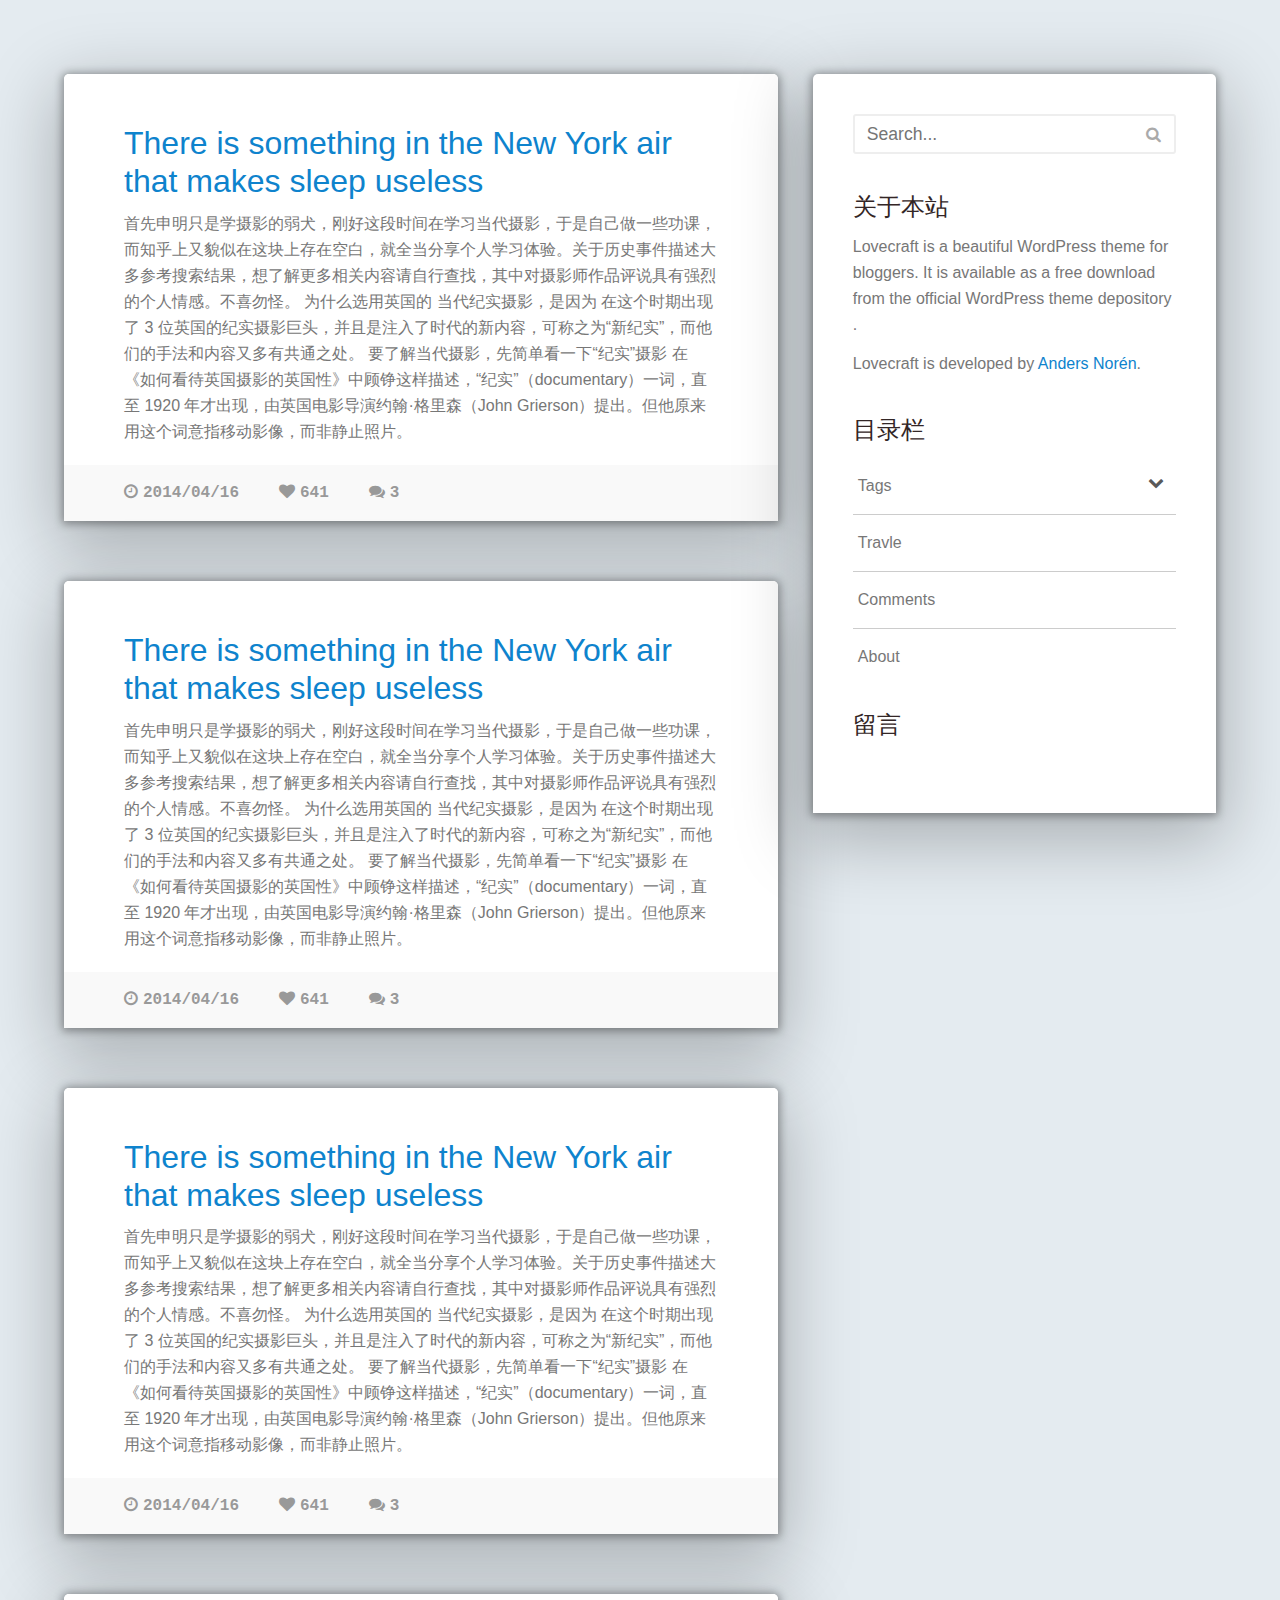
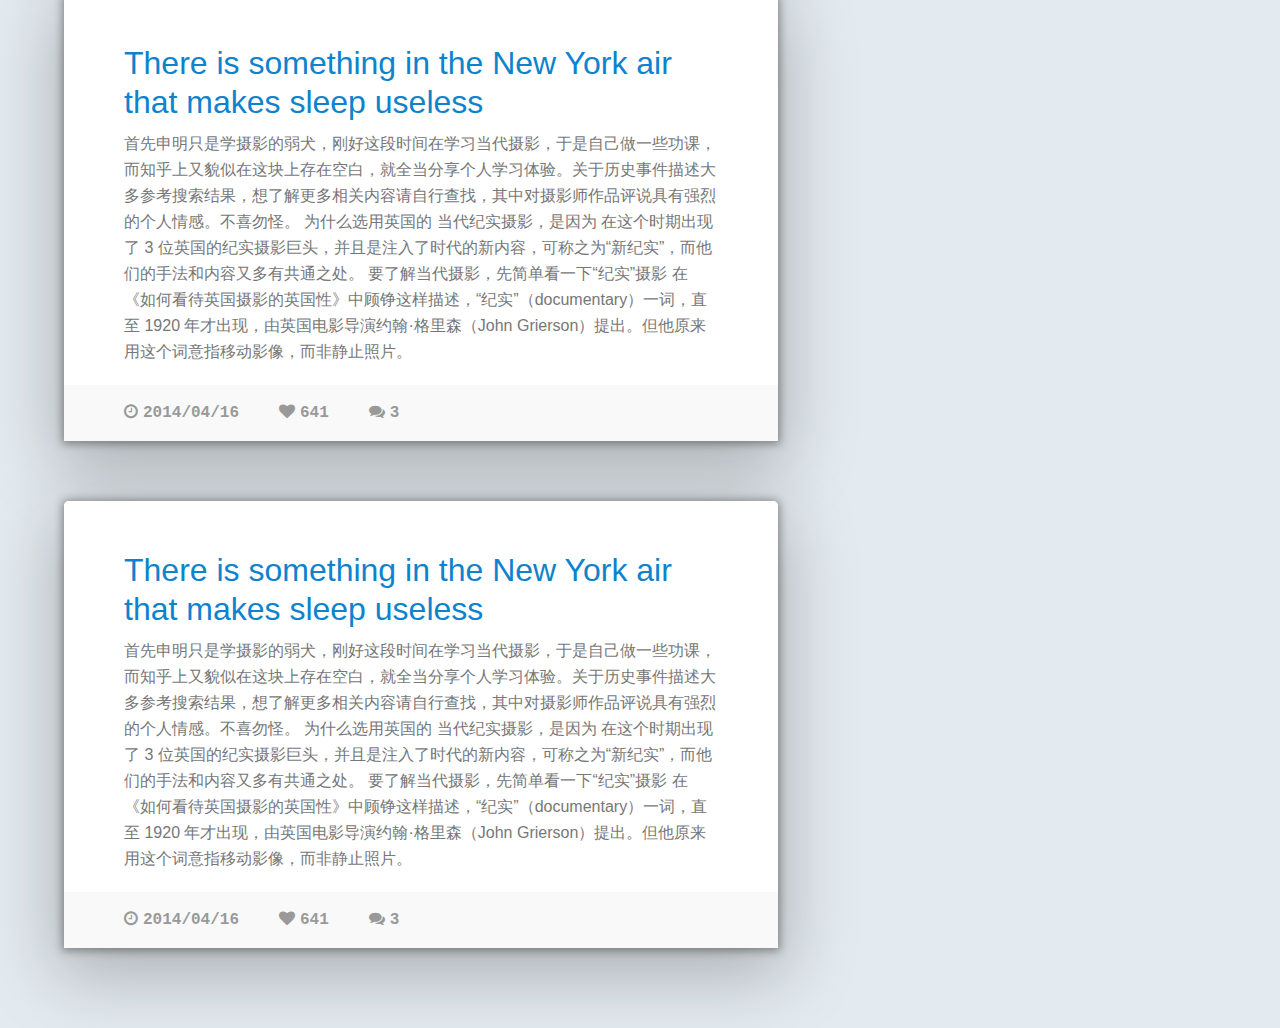
==== index.html @ f09a7c3d "first push" ====
<!DOCTYPE html>
<html lang="en">
<head>
    <meta charset="UTF-8">
    <meta name="viewport"
          content="width=device-width,target-densitydpi=high-dpi,initial-scale=1.0, minimum-scale=1.0, maximum-scale=1.0, user-scalable=no"/>
    <link type="text/css" rel="stylesheet" href="css/font-awesome.css">
    <link type="text/css" rel="stylesheet" href="css/main.css">
    <link type="text/css" rel="stylesheet" href="css/component.css">
    <title>MyBolg</title>
</head>
<body>
<div id="st-container" class="st-container">
    <div class="st-pusher">
        <nav class="st-menu st-effect-3" id="menu-3">
            <div style="padding: 25px 20px;">
                <img src="images/logo.png">
            </div>
            <ul>
                <li><a class="icon icon-data" href="#">Home</a></li>
                <li><a class="icon icon-location" href="#">Bolg</a></li>
                <li><a class="icon icon-study" href="#">Articles</a></li>
                <li><a class="icon icon-photo" href="#">Inspiration</a></li>
            </ul>
        </nav>
        <div id="container" class="container">
            <div id="st-trigger-effects" class="column">
                <button id="mobileMenuBtn" data-effect="st-effect-3"><i class="fa fa-navicon"></i></button>
            </div>
            <div id="leftBox" class="leftBox" title="leftBox">
                <section>
                    <div id="content" class="content">
                        <article>
                            <div class="article-info">
                                <div class="article-content">
                                    <h2 class="article_title"><a href="javascript:;" rel="bookmark">There is something
                                        in the New York air that makes sleep useless</a></h2>
                                    <div class="article_about">
                                        <p>
                                            首先申明只是学摄影的弱犬，刚好这段时间在学习当代摄影，于是自己做一些功课，而知乎上又貌似在这块上存在空白，就全当分享个人学习体验。关于历史事件描述大多参考搜索结果，想了解更多相关内容请自行查找，其中对摄影师作品评说具有强烈的个人情感。不喜勿怪。

                                            为什么选用英国的 当代纪实摄影，是因为 在这个时期出现了 3
                                            位英国的纪实摄影巨头，并且是注入了时代的新内容，可称之为“新纪实”，而他们的手法和内容又多有共通之处。
                                            要了解当代摄影，先简单看一下“纪实”摄影

                                            在《如何看待英国摄影的英国性》中顾铮这样描述，“纪实”（documentary）一词，直至 1920
                                            年才出现，由英国电影导演约翰·格里森（John Grierson）提出。但他原来用这个词意指移动影像，而非静止照片。

                                        </p>
                                    </div>
                                    <div class="clearfix"></div>
                                </div>
                            </div>
                            <div class="article-meta">
                                <span><a href="javascript:;">
                                    <time><i class="fa fa-clock-o"></i>2014/04/16</time>
                                </a></span>
                                <span><a href="javascript:;"><i class="fa fa-heart"></i>641</a></span>
                                <span><a href="javascript:;"><i class="fa fa-comments"></i>3</a></span>
                                <div class="clear"></div>
                            </div>
                        </article>

                        <article>
                            <div class="article-info">
                                <div class="article-content">
                                    <h2 class="article_title"><a href="javascript:;" rel="bookmark">There is something
                                        in the New York air that makes sleep useless</a></h2>
                                    <div class="article_about">
                                        <p>
                                            首先申明只是学摄影的弱犬，刚好这段时间在学习当代摄影，于是自己做一些功课，而知乎上又貌似在这块上存在空白，就全当分享个人学习体验。关于历史事件描述大多参考搜索结果，想了解更多相关内容请自行查找，其中对摄影师作品评说具有强烈的个人情感。不喜勿怪。

                                            为什么选用英国的 当代纪实摄影，是因为 在这个时期出现了 3
                                            位英国的纪实摄影巨头，并且是注入了时代的新内容，可称之为“新纪实”，而他们的手法和内容又多有共通之处。
                                            要了解当代摄影，先简单看一下“纪实”摄影

                                            在《如何看待英国摄影的英国性》中顾铮这样描述，“纪实”（documentary）一词，直至 1920
                                            年才出现，由英国电影导演约翰·格里森（John Grierson）提出。但他原来用这个词意指移动影像，而非静止照片。

                                        </p>
                                    </div>
                                    <div class="clearfix"></div>
                                </div>
                            </div>
                            <div class="article-meta">
                                <span><a href="javascript:;">
                                    <time><i class="fa fa-clock-o"></i>2014/04/16</time>
                                </a></span>
                                <span><a href="javascript:;"><i class="fa fa-heart"></i>641</a></span>
                                <span><a href="javascript:;"><i class="fa fa-comments"></i>3</a></span>
                                <div class="clear"></div>
                            </div>
                        </article>

                        <article>
                            <div class="article-info">
                                <div class="article-content">
                                    <h2 class="article_title"><a href="javascript:;" rel="bookmark">There is something
                                        in the New York air that makes sleep useless</a></h2>
                                    <div class="article_about">
                                        <p>
                                            首先申明只是学摄影的弱犬，刚好这段时间在学习当代摄影，于是自己做一些功课，而知乎上又貌似在这块上存在空白，就全当分享个人学习体验。关于历史事件描述大多参考搜索结果，想了解更多相关内容请自行查找，其中对摄影师作品评说具有强烈的个人情感。不喜勿怪。

                                            为什么选用英国的 当代纪实摄影，是因为 在这个时期出现了 3
                                            位英国的纪实摄影巨头，并且是注入了时代的新内容，可称之为“新纪实”，而他们的手法和内容又多有共通之处。
                                            要了解当代摄影，先简单看一下“纪实”摄影

                                            在《如何看待英国摄影的英国性》中顾铮这样描述，“纪实”（documentary）一词，直至 1920
                                            年才出现，由英国电影导演约翰·格里森（John Grierson）提出。但他原来用这个词意指移动影像，而非静止照片。

                                        </p>
                                    </div>
                                    <div class="clearfix"></div>
                                </div>
                            </div>
                            <div class="article-meta">
                                <span><a href="javascript:;">
                                    <time><i class="fa fa-clock-o"></i>2014/04/16</time>
                                </a></span>
                                <span><a href="javascript:;"><i class="fa fa-heart"></i>641</a></span>
                                <span><a href="javascript:;"><i class="fa fa-comments"></i>3</a></span>
                                <div class="clear"></div>
                            </div>
                        </article>
                        <article>
                            <div class="article-info">
                                <div class="article-content">
                                    <h2 class="article_title"><a href="javascript:;" rel="bookmark">There is something
                                        in the New York air that makes sleep useless</a></h2>
                                    <div class="article_about">
                                        <p>
                                            首先申明只是学摄影的弱犬，刚好这段时间在学习当代摄影，于是自己做一些功课，而知乎上又貌似在这块上存在空白，就全当分享个人学习体验。关于历史事件描述大多参考搜索结果，想了解更多相关内容请自行查找，其中对摄影师作品评说具有强烈的个人情感。不喜勿怪。

                                            为什么选用英国的 当代纪实摄影，是因为 在这个时期出现了 3
                                            位英国的纪实摄影巨头，并且是注入了时代的新内容，可称之为“新纪实”，而他们的手法和内容又多有共通之处。
                                            要了解当代摄影，先简单看一下“纪实”摄影

                                            在《如何看待英国摄影的英国性》中顾铮这样描述，“纪实”（documentary）一词，直至 1920
                                            年才出现，由英国电影导演约翰·格里森（John Grierson）提出。但他原来用这个词意指移动影像，而非静止照片。

                                        </p>
                                    </div>
                                    <div class="clearfix"></div>
                                </div>
                            </div>
                            <div class="article-meta">
                                <span><a href="javascript:;">
                                    <time><i class="fa fa-clock-o"></i>2014/04/16</time>
                                </a></span>
                                <span><a href="javascript:;"><i class="fa fa-heart"></i>641</a></span>
                                <span><a href="javascript:;"><i class="fa fa-comments"></i>3</a></span>
                                <div class="clear"></div>
                            </div>
                        </article>
                        <article>
                            <div class="article-info">
                                <div class="article-content">
                                    <h2 class="article_title"><a href="javascript:;" rel="bookmark">There is something
                                        in the New York air that makes sleep useless</a></h2>
                                    <div class="article_about">
                                        <p>
                                            首先申明只是学摄影的弱犬，刚好这段时间在学习当代摄影，于是自己做一些功课，而知乎上又貌似在这块上存在空白，就全当分享个人学习体验。关于历史事件描述大多参考搜索结果，想了解更多相关内容请自行查找，其中对摄影师作品评说具有强烈的个人情感。不喜勿怪。

                                            为什么选用英国的 当代纪实摄影，是因为 在这个时期出现了 3
                                            位英国的纪实摄影巨头，并且是注入了时代的新内容，可称之为“新纪实”，而他们的手法和内容又多有共通之处。
                                            要了解当代摄影，先简单看一下“纪实”摄影

                                            在《如何看待英国摄影的英国性》中顾铮这样描述，“纪实”（documentary）一词，直至 1920
                                            年才出现，由英国电影导演约翰·格里森（John Grierson）提出。但他原来用这个词意指移动影像，而非静止照片。

                                        </p>
                                    </div>
                                    <div class="clearfix"></div>
                                </div>
                            </div>
                            <div class="article-meta">
                                <span><a href="javascript:;">
                                    <time><i class="fa fa-clock-o"></i>2014/04/16</time>
                                </a></span>
                                <span><a href="javascript:;"><i class="fa fa-heart"></i>641</a></span>
                                <span><a href="javascript:;"><i class="fa fa-comments"></i>3</a></span>
                                <div class="clear"></div>
                            </div>
                        </article>
                    </div>
                </section>
            </div>

            <div id="rightBox" class="rightBox" title="rightBox">
                <section>
                    <div class="searchBox">
                        <form role="search" method="get" class="search-form" action="">
                            <label>
                                <input autocomplete="off" type="search" class="search-field" placeholder="Search..."
                                       value="" name="s" title="Search for">
                            </label>
                            <input type="submit" class="search-submit fa fa-search" value="Search">
                        </form>
                    </div>
                    <div class="about-website-box">
                        <h3 class="about-website-title title">关于本站</h3>
                        <div class="about-website-info">
                            <p>Lovecraft is a beautiful WordPress theme for bloggers. It is available as a free download
                                from the official WordPress theme depository .</p>
                            <p>Lovecraft is developed by <a href="http://www.andersnoren.se">Anders Norén</a>.</p>
                        </div>
                    </div>
                    <div class="categories-box">
                        <h3 class="categories-title title">目录栏</h3>
                        <div class="categories-list">
                            <ul id="menuui" class="menuui">
                                <li>
                                    <div class="link">Tags<i class="fa fa-chevron-down"></i></div>
                                    <ul class="childMenu">
                                        <li><a href="#">Photoshop</a></li>
                                        <li><a href="#">HTML</a></li>
                                        <li><a href="#">CSS</a></li>
                                        <li><a href="#">Maquetacion web</a></li>
                                    </ul>
                                </li>
                                <li>
                                    <div class="link">Travle</div>
                                </li>
                                <li>
                                    <div class="link">Comments</div>
                                </li>
                                <!--<i class="fa fa-chevron-right"></i>-->
                                <li>
                                    <div class="link">About</div>
                                </li>
                            </ul>
                        </div>
                    </div>
                    <div class="recent_comments">
                        <h3 class="recent_comments_title title">留言</h3>

                    </div>
                </section>
            </div>

            <div class="clear" style=""></div>
        </div>
    </div>
</div>
</body>
<script src="js/jquery-1.11.3.js"></script>
<script src="js/classie.js"></script>
<script src="js/sidebarEffects.js"></script>
<script>

    $(function () {
        //$("#st-container").css({"height":window.innerHeight,"overflow":"hidden"});


        var menuui = function (el, multiple) {
            this.el = el || {};
            this.multiple = multiple || false;

            // Variables privadas
            var links = this.el.find('.link');
            // Evento
            links.on('click', {el: this.el, multiple: this.multiple}, this.dropdown)
        }

        menuui.prototype.dropdown = function (e) {
            var $el = e.data.el;
            $this = $(this),
                    $next = $this.next();

            $next.slideToggle();
            $this.parent().toggleClass('open');

            if (!e.data.multiple) {
                $el.find('.childMenu').not($next).slideUp().parent().removeClass('open');
            }
            ;
        }

        var menuui = new menuui($('#menuui'), false);
    });
</script>
</html>
---- css/main.css ----
* {
    -webkit-box-sizing: border-box;
    -moz-box-sizing: border-box;
    box-sizing: border-box;
    list-style: none;
    padding: 0px;
    margin: 0px;
}

*:before,
*:after {
    -webkit-box-sizing: border-box;
    -moz-box-sizing: border-box;
    box-sizing: border-box;
}

h1, .h1, h2, .h2, h3, .h3 {
    margin-top: 26px;
    margin-bottom: 13px;
}

h1, h2, h3, h4, h5, h6, .h1, .h2, .h3, .h4, .h5, .h6 {
    font-family: inherit;
    font-weight: 500;
    line-height: 1.2;
}

input[type="search"]::-webkit-search-cancel-button,
input[type="search"]::-webkit-search-decoration {
    -webkit-appearance: none;
}

a {
    color: #0e83cd;
    text-decoration: none;
}

a:active,
a:hover,
input:focus {
    outline: 0;
}

a, img, button, input, textarea {
    -webkit-tap-highlight-color: rgba(255, 255, 255, 0);
}

input, textarea {
    -webkit-appearance: none;
}

b,
strong {
    font-weight: bold;
}

button::-moz-focus-inner,
input::-moz-focus-inner {
    border: 0;
    padding: 0;
}

body {
    font-family: "opensans", "Optima", "Microsoft Yahei", sans-serif;
    font-size: 62.5%;
    color: #777777;
    background-color: #E4EBF0;
}

.clear {
    clear: both;
}

/*container start*/
#container {
    width: 75%;
    margin: 20px auto;
    font-size: 1.6em;
    line-height: 1.625;
}

#leftBox, #rightBox {
    min-height: 400px;
}

#leftBox {
    width: 65%;
    float: left;

}

#mobileMenuBtn {
    visibility: hidden;
    display: block;
    cursor: pointer;
    font-size: 30px;
    color: #337ab7;
    border: 0px;
    background: none;
    outline: none;
    padding: 10px 0px;
}

#leftBox .content article, #rightBox section {
    background: #ffffff;
    display: block;
    margin: 0px 0px 60px;
    overflow: hidden;
    border-radius: 5px 5px 0 0 !important;
    box-shadow: 0px 1px 8px 1.5px rgba(0, 0, 0, .35), 0px 20px 70px 8px rgba(0, 0, 0, 0.25);
}

#leftBox .content article .article-info {
    padding: 30px 60px 20px;
    background-color: #fff;
}

#leftBox .content article .article-info .article-content {

}

#leftBox .content article .article-info .article-content .article_title {
    font-size: 2.0em;
    margin: 20px 0px 10px;
}

#leftBox .content article .article-info .article-content .article_about {

}

#leftBox .content article .article-meta {
    background: #F9F9F9;
    padding: 15px 60px;
}

#leftBox .content article .article-meta span {
    padding-right: 40px;
    float: left;
    display: block;
    font-family: Consolas, "Liberation Mono", Menlo, Courier, monospace;
}

#leftBox .content article .article-meta span i {
    padding-right: 5px;
}

#leftBox .content article .article-meta span a {
    color: #999;
    font-weight: 700;
    webkit-transition: all 0.2s ease-in-out;
    -moz-transition: all 0.2s ease-in-out;
    -ms-transition: all 0.2s ease-in-out;
    -o-transition: all 0.2s ease-in-out;
    transition: all 0.2s ease-in-out;
}

#leftBox .content article .article-meta span a:hover {
    color: #13C4A5;
    text-decoration: none;
}

#rightBox {
    width: 32%;
    float: right;
}

#rightBox section {
    padding: 40px 40px 60px;
    background-color: #fff;
}

#rightBox section .searchBox {
    position: relative;
    color: #aaaaaa;
}

#rightBox section .searchBox label {
    position: relative;
    display: block;
}

#rightBox section .searchBox label:before {
    display: block;
    font-family: FontAwesome;
    text-decoration: inherit;
    content: "";
    position: absolute;
    right: 15px;
    line-height: 40px;
    z-index: 1;
}

#rightBox section .searchBox label input[type="search"] {
    width: 100%;
    position: relative;
    font-weight: normal;
    display: block;
    width: 100%;
    height: 40px;
    padding: 6px 12px;
    font-size: 1.1em;
    line-height: 1.625;
    color: #555555;
    vertical-align: middle;
    border: 2px solid #eeeeee;
    border-radius: 3px;
    margin-bottom: 0.71428571428571em;
    -webkit-transition: border-color ease-in-out .3s;
    -o-transition: border-color ease-in-out .3s;
    transition: border-color ease-in-out .3s;
    font-family: "opensans", "Optima", "Microsoft Yahei", sans-serif;
}

#rightBox section .searchBox label input[type="search"]:focus {
    outline: none;
    border: 2px solid #1b8ecc;
}

#rightBox section .searchBox input[type="submit"] {
    background: none;
    border: none;
    width: 40px;
    height: 40px;
    display: block;
    text-indent: -9999px;
    position: absolute;
    right: 0;
    top: 0;
    cursor: pointer;
    line-height: 0;
    box-shadow: none;
    margin-bottom: 0;
    z-index: 2;
    outline: none;
}

#rightBox section .title {
    font-size: 1.5em;
    display: inline-block;
    color: #332626;
}

#rightBox section .about-website-box .about-website-info p {
    margin: 0 0 13px;
    font-size: 1.0em;
}

/** =======================
 * Contenedor Principal
 ===========================*/
.menuui {
    padding: 0px;
    width: 100%;
    -webkit-border-radius: 4px;
    -moz-border-radius: 4px;
    border-radius: 4px;
}

.menuui li {
    outline: none;
}

.menuui .link {
    cursor: pointer;
    display: block;
    padding: 15px 15px 15px 5px;
    border-bottom: 1px solid #CCC;
    position: relative;
    -webkit-transition: all 0.4s ease;
    -o-transition: all 0.4s ease;
    transition: all 0.4s ease;
}

.menuui li:last-child .link {
    border-bottom: 0;
}

.menuui li i {
    position: absolute;
    top: 16px;
    left: 12px;
    color: #595959;
    -webkit-transition: all 0.4s ease;
    -o-transition: all 0.4s ease;
    transition: all 0.4s ease;
}

.menuui li i.fa-chevron-down, .menuui li i.fa-chevron-right {
    right: 12px;
    left: auto;
    font-size: 16px;
}

.menuui li.open .link {

}

.menuui li.open i {

}

.menuui li.open i.fa-chevron-down {
    -webkit-transform: rotate(180deg);
    -ms-transform: rotate(180deg);
    -o-transform: rotate(180deg);
    transform: rotate(180deg);
}

/**
 * childMenu
 -----------------------------*/
.childMenu {
    display: none;
}

.childMenu li {
    outline: none;
}

.childMenu a {
    display: block;
    text-decoration: none;
    padding: 12px 12px 12px 25px;
    -webkit-transition: all 0.25s ease;
    -o-transition: all 0.25s ease;
    transition: all 0.25s ease;
}

.childMenu a:hover {
}

/*滑动条*/
@media (min-width: 768px) {
    ::-webkit-scrollbar {
        width: 4px;
        height: 16px;
        background-color: rgba(0, 0, 0, 0);
    }

    ::-webkit-scrollbar-track {
        -webkit-box-shadow: inset 0 0 6px rgba(0, 0, 0, 0.3);
        border-radius: 10px;
        background-color: rgba(245, 245, 245, 0);
    }

    /*定义滑块 内阴影+圆角*/
    ::-webkit-scrollbar-thumb {
        border-radius: 10px;
        -webkit-box-shadow: inset 0 0 6px rgba(18, 64, 180, 0.64);
        background-color: #555;
    }
}

@media (max-width: 1548px) {
    #container {
        width: 90%;
    }

    #leftBox {
        width: 62%;
    }

    #rightBox {
        width: 35%;
    }
}

@media (max-width: 1200px) {
    body {
        font-size: 55.5%;
    }

    #container {
        width: 95%;
    }

    #leftBox {
        width: 62%;
    }

    #rightBox {
        width: 35%;
    }
}

@media (max-width: 1000px) {
    .article-info {
        padding: 30px 30px 20px !important;
    }

    #rightBox section {
        padding: 40px 25px 60px !important;
    }

    #leftBox .content article .article-meta {
        padding: 15px 30px !important;
    }

    #leftBox .content article .article-meta span {
        padding-right: 2em;
    }
}

@media (max-width: 850px) {
    #container {
        margin-top: 0px;
        width: 90%;
    }

    #leftBox {
        width: 100%;
    }

    #rightBox {
        display: none;
    }

    #mobileMenuBtn {
        visibility: visible !important;
    }
}
---- css/component.css ----
.st-content {
	overflow-y: scroll;
	background: #f3efe0;
}

.st-content,
.st-content-inner {
	position: relative;
}

.st-container {
	position: relative;
	overflow: hidden;
}

.st-pusher {
	position: relative;
	left: 0;
	z-index: 99;
	height: 100%;
	-webkit-transition: -webkit-transform 0.5s;
	transition: transform 0.5s;
}

.st-pusher::after {
	position: absolute;
	top: 0;
	right: 0;
	width: 0;
	height: 0;
	background: rgba(0,0,0,0.7);
	content: '';
	opacity: 0;
	-webkit-transition: opacity 0.5s, width 0.1s 0.5s, height 0.1s 0.5s;
	transition: opacity 0.5s, width 0.1s 0.5s, height 0.1s 0.5s;
}

.st-menu-open .st-pusher::after {
	width: 100%;
	height: 100%;
	opacity: 1;
	-webkit-transition: opacity 0.5s;
	transition: opacity 0.5s;
}

.st-menu {
	position: absolute;
	top: 0;
	left: 0;
	z-index: 100;
	visibility: hidden;
	width: 300px;
	height: 100%;
	background: #2F7384;
	-webkit-transition: all 0.5s;
	transition: all 0.5s;
}

.st-menu::after {
	position: absolute;
	top: 0;
	right: 0;
	width: 100%;
	height: 100%;
	background: rgba(0,0,0,0.2);
	content: '';
	opacity: 1;
	-webkit-transition: opacity 0.5s;
	transition: opacity 0.5s;
}

.st-menu-open .st-menu::after {
	width: 0;
	height: 0;
	opacity: 0;
	-webkit-transition: opacity 0.5s, width 0.1s 0.5s, height 0.1s 0.5s;
	transition: opacity 0.5s, width 0.1s 0.5s, height 0.1s 0.5s;
}

/* content style */

.st-menu ul {
	margin: 0;
	padding: 0;
	list-style: none;
}

.st-menu h2 {
	margin: 0;
	padding: 1em;
	color: rgba(0,0,0,0.4);
	text-shadow: 0 0 1px rgba(0,0,0,0.1);
	font-weight: 300;
	font-size: 2em;
}

.st-menu ul li a {
	display: block;
	padding: 1em 1em 1em 1.2em;
	outline: none;
	box-shadow: inset 0 -1px rgba(0,0,0,0.2);
	color: #f3efe0;
	text-shadow: 0 0 1px rgba(255,255,255,0.1);
	letter-spacing: 1px;
	font-weight: 400;
	-webkit-transition: background 0.3s, box-shadow 0.3s;
	transition: background 0.3s, box-shadow 0.3s;
}

.st-menu ul li:first-child a {
	box-shadow: inset 0 -1px rgba(0,0,0,0.2), inset 0 1px rgba(0,0,0,0.2);
}

.st-menu ul li a:hover {
	background: rgba(0,0,0,0.2);
	box-shadow: inset 0 -1px rgba(0,0,0,0);
	color: #fff;
}

/* Individual effects */


/* Effect 3: Push*/
.st-effect-3.st-menu-open .st-pusher {
	-webkit-transform: translate3d(300px, 0, 0);
	transform: translate3d(300px, 0, 0);
}

@media (max-width: 451px) {
	.st-effect-3.st-menu-open .st-pusher {
		-webkit-transform: translate3d(220px, 0, 0);
		transform: translate3d(220px, 0, 0);
	}

	.st-menu {
		width: 220px;
	}
}


.st-effect-3.st-menu {
	-webkit-transform: translate3d(-100%, 0, 0);
	transform: translate3d(-100%, 0, 0);
}

.st-effect-3.st-menu-open .st-effect-3.st-menu {
	visibility: visible;
	-webkit-transition: -webkit-transform 0.5s;
	transition: transform 0.5s;
}

.st-effect-3.st-menu::after {
	display: none;
}

/* Fallback example for browsers that don't support 3D transforms (and no JS fallback) */
.no-csstransforms3d .st-pusher,
.no-js .st-pusher {
	padding-left: 300px;
}
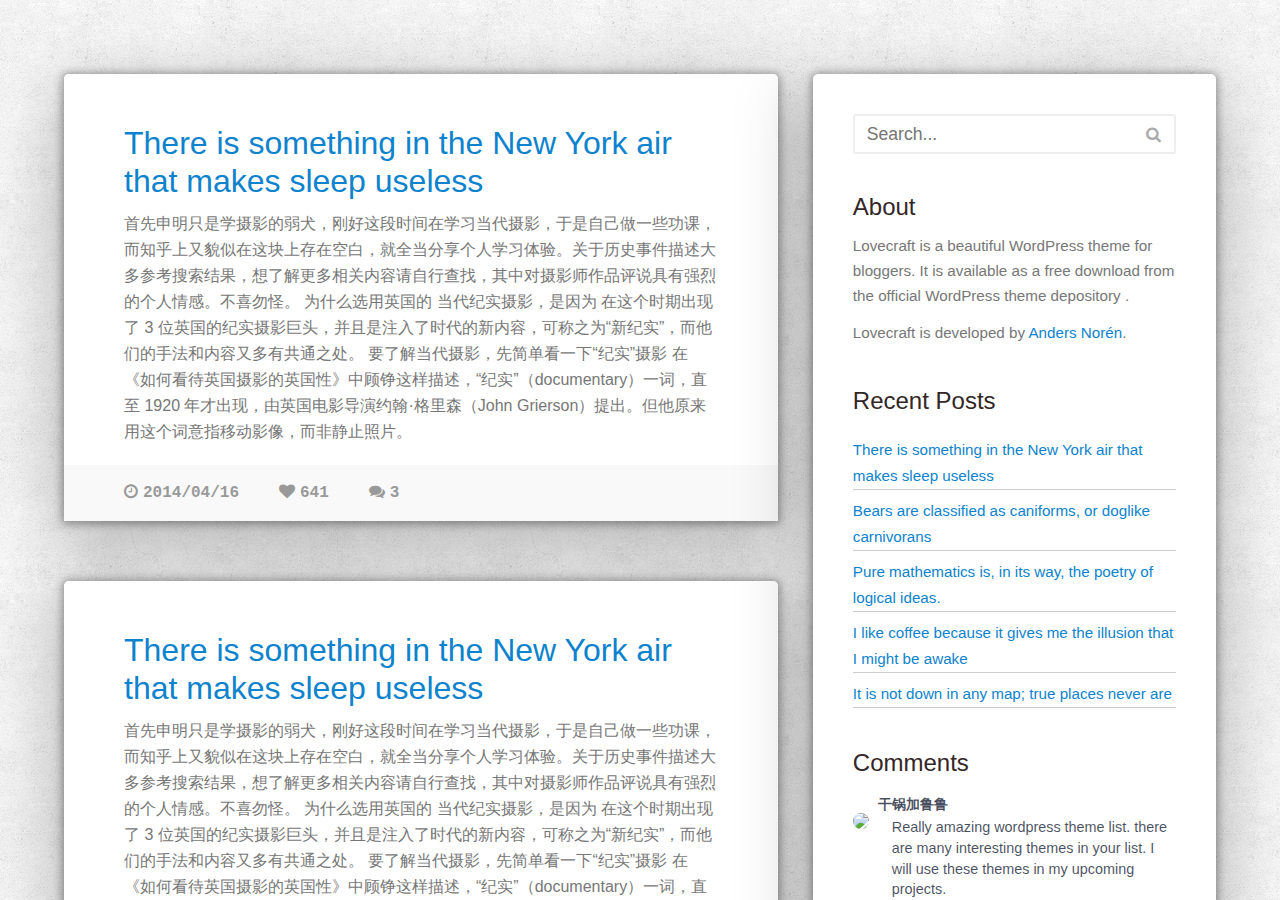
==== commit c9dae0fb: "2016-5-6 侧边框完成！！！！！ todo：    多元素动画效果待完成！" ====
--- a/index.html
+++ b/index.html
@@ -23,222 +23,323 @@
                 <li><a class="icon icon-photo" href="#">Inspiration</a></li>
             </ul>
         </nav>
-        <div id="container" class="container">
-            <div id="st-trigger-effects" class="column">
-                <button id="mobileMenuBtn" data-effect="st-effect-3"><i class="fa fa-navicon"></i></button>
-            </div>
-            <div id="leftBox" class="leftBox" title="leftBox">
-                <section>
-                    <div id="content" class="content">
-                        <article>
-                            <div class="article-info">
-                                <div class="article-content">
-                                    <h2 class="article_title"><a href="javascript:;" rel="bookmark">There is something
-                                        in the New York air that makes sleep useless</a></h2>
-                                    <div class="article_about">
-                                        <p>
-                                            首先申明只是学摄影的弱犬，刚好这段时间在学习当代摄影，于是自己做一些功课，而知乎上又貌似在这块上存在空白，就全当分享个人学习体验。关于历史事件描述大多参考搜索结果，想了解更多相关内容请自行查找，其中对摄影师作品评说具有强烈的个人情感。不喜勿怪。
-
-                                            为什么选用英国的 当代纪实摄影，是因为 在这个时期出现了 3
-                                            位英国的纪实摄影巨头，并且是注入了时代的新内容，可称之为“新纪实”，而他们的手法和内容又多有共通之处。
-                                            要了解当代摄影，先简单看一下“纪实”摄影
-
-                                            在《如何看待英国摄影的英国性》中顾铮这样描述，“纪实”（documentary）一词，直至 1920
-                                            年才出现，由英国电影导演约翰·格里森（John Grierson）提出。但他原来用这个词意指移动影像，而非静止照片。
-
-                                        </p>
-                                    </div>
-                                    <div class="clearfix"></div>
-                                </div>
+        <div class="st-content">
+            <div id="container" class="container">
+                <div id="st-trigger-effects" class="column">
+                    <button id="mobileMenuBtn" data-effect="st-effect-3"><i class="fa fa-navicon"></i></button>
+                </div>
+                <div id="leftBox" class="leftBox" title="leftBox">
+                    <section>
+                        <div id="content" class="content">
+                            <article>
+                                <div class="article-info">
+                                    <div class="article-content">
+                                        <h2 class="article_title"><a href="javascript:;" rel="bookmark">There is
+                                            something
+                                            in the New York air that makes sleep useless</a></h2>
+                                        <div class="article_about">
+                                            <p>
+                                                首先申明只是学摄影的弱犬，刚好这段时间在学习当代摄影，于是自己做一些功课，而知乎上又貌似在这块上存在空白，就全当分享个人学习体验。关于历史事件描述大多参考搜索结果，想了解更多相关内容请自行查找，其中对摄影师作品评说具有强烈的个人情感。不喜勿怪。
+
+                                                为什么选用英国的 当代纪实摄影，是因为 在这个时期出现了 3
+                                                位英国的纪实摄影巨头，并且是注入了时代的新内容，可称之为“新纪实”，而他们的手法和内容又多有共通之处。
+                                                要了解当代摄影，先简单看一下“纪实”摄影
+
+                                                在《如何看待英国摄影的英国性》中顾铮这样描述，“纪实”（documentary）一词，直至 1920
+                                                年才出现，由英国电影导演约翰·格里森（John Grierson）提出。但他原来用这个词意指移动影像，而非静止照片。
+
+                                            </p>
+                                        </div>
+                                        <div class="clearfix"></div>
+                                    </div>
+                                </div>
+                                <div class="article-meta">
+                                <span><a href="javascript:;">
+                                    <time><i class="fa fa-clock-o"></i>2014/04/16</time>
+                                </a></span>
+                                    <span><a href="javascript:;"><i class="fa fa-heart"></i>641</a></span>
+                                    <span><a href="javascript:;"><i class="fa fa-comments"></i>3</a></span>
+                                    <div class="clear"></div>
+                                </div>
+                            </article>
+
+                            <article>
+                                <div class="article-info">
+                                    <div class="article-content">
+                                        <h2 class="article_title"><a href="javascript:;" rel="bookmark">There is
+                                            something
+                                            in the New York air that makes sleep useless</a></h2>
+                                        <div class="article_about">
+                                            <p>
+                                                首先申明只是学摄影的弱犬，刚好这段时间在学习当代摄影，于是自己做一些功课，而知乎上又貌似在这块上存在空白，就全当分享个人学习体验。关于历史事件描述大多参考搜索结果，想了解更多相关内容请自行查找，其中对摄影师作品评说具有强烈的个人情感。不喜勿怪。
+
+                                                为什么选用英国的 当代纪实摄影，是因为 在这个时期出现了 3
+                                                位英国的纪实摄影巨头，并且是注入了时代的新内容，可称之为“新纪实”，而他们的手法和内容又多有共通之处。
+                                                要了解当代摄影，先简单看一下“纪实”摄影
+
+                                                在《如何看待英国摄影的英国性》中顾铮这样描述，“纪实”（documentary）一词，直至 1920
+                                                年才出现，由英国电影导演约翰·格里森（John Grierson）提出。但他原来用这个词意指移动影像，而非静止照片。
+
+                                            </p>
+                                        </div>
+                                        <div class="clearfix"></div>
+                                    </div>
+                                </div>
+                                <div class="article-meta">
+                                <span><a href="javascript:;">
+                                    <time><i class="fa fa-clock-o"></i>2014/04/16</time>
+                                </a></span>
+                                    <span><a href="javascript:;"><i class="fa fa-heart"></i>641</a></span>
+                                    <span><a href="javascript:;"><i class="fa fa-comments"></i>3</a></span>
+                                    <div class="clear"></div>
+                                </div>
+                            </article>
+
+                            <article>
+                                <div class="article-info">
+                                    <div class="article-content">
+                                        <h2 class="article_title"><a href="javascript:;" rel="bookmark">There is
+                                            something
+                                            in the New York air that makes sleep useless</a></h2>
+                                        <div class="article_about">
+                                            <p>
+                                                首先申明只是学摄影的弱犬，刚好这段时间在学习当代摄影，于是自己做一些功课，而知乎上又貌似在这块上存在空白，就全当分享个人学习体验。关于历史事件描述大多参考搜索结果，想了解更多相关内容请自行查找，其中对摄影师作品评说具有强烈的个人情感。不喜勿怪。
+
+                                                为什么选用英国的 当代纪实摄影，是因为 在这个时期出现了 3
+                                                位英国的纪实摄影巨头，并且是注入了时代的新内容，可称之为“新纪实”，而他们的手法和内容又多有共通之处。
+                                                要了解当代摄影，先简单看一下“纪实”摄影
+
+                                                在《如何看待英国摄影的英国性》中顾铮这样描述，“纪实”（documentary）一词，直至 1920
+                                                年才出现，由英国电影导演约翰·格里森（John Grierson）提出。但他原来用这个词意指移动影像，而非静止照片。
+
+                                            </p>
+                                        </div>
+                                        <div class="clearfix"></div>
+                                    </div>
+                                </div>
+                                <div class="article-meta">
+                                <span><a href="javascript:;">
+                                    <time><i class="fa fa-clock-o"></i>2014/04/16</time>
+                                </a></span>
+                                    <span><a href="javascript:;"><i class="fa fa-heart"></i>641</a></span>
+                                    <span><a href="javascript:;"><i class="fa fa-comments"></i>3</a></span>
+                                    <div class="clear"></div>
+                                </div>
+                            </article>
+                            <article>
+                                <div class="article-info">
+                                    <div class="article-content">
+                                        <h2 class="article_title"><a href="javascript:;" rel="bookmark">There is
+                                            something
+                                            in the New York air that makes sleep useless</a></h2>
+                                        <div class="article_about">
+                                            <p>
+                                                首先申明只是学摄影的弱犬，刚好这段时间在学习当代摄影，于是自己做一些功课，而知乎上又貌似在这块上存在空白，就全当分享个人学习体验。关于历史事件描述大多参考搜索结果，想了解更多相关内容请自行查找，其中对摄影师作品评说具有强烈的个人情感。不喜勿怪。
+
+                                                为什么选用英国的 当代纪实摄影，是因为 在这个时期出现了 3
+                                                位英国的纪实摄影巨头，并且是注入了时代的新内容，可称之为“新纪实”，而他们的手法和内容又多有共通之处。
+                                                要了解当代摄影，先简单看一下“纪实”摄影
+
+                                                在《如何看待英国摄影的英国性》中顾铮这样描述，“纪实”（documentary）一词，直至 1920
+                                                年才出现，由英国电影导演约翰·格里森（John Grierson）提出。但他原来用这个词意指移动影像，而非静止照片。
+
+                                            </p>
+                                        </div>
+                                        <div class="clearfix"></div>
+                                    </div>
+                                </div>
+                                <div class="article-meta">
+                                <span><a href="javascript:;">
+                                    <time><i class="fa fa-clock-o"></i>2014/04/16</time>
+                                </a></span>
+                                    <span><a href="javascript:;"><i class="fa fa-heart"></i>641</a></span>
+                                    <span><a href="javascript:;"><i class="fa fa-comments"></i>3</a></span>
+                                    <div class="clear"></div>
+                                </div>
+                            </article>
+                            <article>
+                                <div class="article-info">
+                                    <div class="article-content">
+                                        <h2 class="article_title"><a href="javascript:;" rel="bookmark">There is
+                                            something
+                                            in the New York air that makes sleep useless</a></h2>
+                                        <div class="article_about">
+                                            <p>
+                                                首先申明只是学摄影的弱犬，刚好这段时间在学习当代摄影，于是自己做一些功课，而知乎上又貌似在这块上存在空白，就全当分享个人学习体验。关于历史事件描述大多参考搜索结果，想了解更多相关内容请自行查找，其中对摄影师作品评说具有强烈的个人情感。不喜勿怪。
+
+                                                为什么选用英国的 当代纪实摄影，是因为 在这个时期出现了 3
+                                                位英国的纪实摄影巨头，并且是注入了时代的新内容，可称之为“新纪实”，而他们的手法和内容又多有共通之处。
+                                                要了解当代摄影，先简单看一下“纪实”摄影
+
+                                                在《如何看待英国摄影的英国性》中顾铮这样描述，“纪实”（documentary）一词，直至 1920
+                                                年才出现，由英国电影导演约翰·格里森（John Grierson）提出。但他原来用这个词意指移动影像，而非静止照片。
+
+                                            </p>
+                                        </div>
+                                        <div class="clearfix"></div>
+                                    </div>
+                                </div>
+                                <div class="article-meta">
+                                <span><a href="javascript:;">
+                                    <time><i class="fa fa-clock-o"></i>2014/04/16</time>
+                                </a></span>
+                                    <span><a href="javascript:;"><i class="fa fa-heart"></i>641</a></span>
+                                    <span><a href="javascript:;"><i class="fa fa-comments"></i>3</a></span>
+                                    <div class="clear"></div>
+                                </div>
+                            </article>
+                        </div>
+                    </section>
+                </div>
+
+                <div id="rightBox" class="rightBox">
+                    <section>
+                        <div class="searchBox">
+                            <form role="search" method="get" class="search-form" action="">
+                                <label>
+                                    <input autocomplete="off" type="search" class="search-field" placeholder="Search..."
+                                           value="" name="s" title="Search for">
+                                </label>
+                                <input type="submit" class="search-submit fa fa-search" value="Search">
+                            </form>
+                        </div>
+                        <div class="about-website-box">
+                            <h3 class="about-website-title title">About</h3>
+                            <div class="about-website-info">
+                                <p>Lovecraft is a beautiful WordPress theme for bloggers. It is available as a free
+                                    download
+                                    from the official WordPress theme depository .</p>
+                                <p>Lovecraft is developed by <a href="http://www.andersnoren.se">Anders Norén</a>.</p>
                             </div>
-                            <div class="article-meta">
-                                <span><a href="javascript:;">
-                                    <time><i class="fa fa-clock-o"></i>2014/04/16</time>
-                                </a></span>
-                                <span><a href="javascript:;"><i class="fa fa-heart"></i>641</a></span>
-                                <span><a href="javascript:;"><i class="fa fa-comments"></i>3</a></span>
+                        </div>
+                        <!--<div class="categories-box">-->
+                        <!--<h3 class="categories_title title">Directory</h3>-->
+                        <!--<div class="categories-list">-->
+                        <!--<ul id="menuui" class="menuui">-->
+                        <!--<li>-->
+                        <!--<div class="link">Tags<i class="fa fa-chevron-down"></i></div>-->
+                        <!--<ul class="childMenu">-->
+                        <!--<li><a href="#">Photoshop</a></li>-->
+                        <!--<li><a href="#">HTML</a></li>-->
+                        <!--<li><a href="#">CSS</a></li>-->
+                        <!--<li><a href="#">Maquetacion web</a></li>-->
+                        <!--</ul>-->
+                        <!--</li>-->
+                        <!--<li>-->
+                        <!--<div class="link">Travle</div>-->
+                        <!--</li>-->
+                        <!--<li>-->
+                        <!--<div class="link">Comments</div>-->
+                        <!--</li>-->
+                        <!--&lt;!&ndash;<i class="fa fa-chevron-right"></i>&ndash;&gt;-->
+                        <!--<li>-->
+                        <!--<div class="link">About</div>-->
+                        <!--</li>-->
+                        <!--</ul>-->
+                        <!--</div>-->
+                        <!--</div>-->
+                        <div class="recent_posts_box">
+                            <h3 class="recent_posts_title title">Recent Posts</h3>
+                            <div class="recent_posts">
+                                <ul>
+                                    <li>
+                                        <a href="javascript:void(0);">There is something in the New York air that makes
+                                            sleep useless</a>
+                                    </li>
+                                    <li>
+                                        <a href="javascript:void(0);">Bears are classified as caniforms, or doglike
+                                            carnivorans</a>
+                                    </li>
+                                    <li>
+                                        <a href="javascript:void(0);">Pure mathematics is, in its way, the poetry of
+                                            logical ideas.</a>
+                                    </li>
+                                    <li>
+                                        <a href="javascript:void(0);">I like coffee because it gives me the illusion
+                                            that I might be awake</a>
+                                    </li>
+                                    <li>
+                                        <a href="javascript:void(0);">It is not down in any map; true places never
+                                            are</a>
+                                    </li>
+                                </ul>
+                            </div>
+                        </div>
+                        <div class="recent_comments_box">
+                            <h3 class="recent_comments_title title">Comments</h3>
+                            <div class="recent_comments_container">
+                                <ul>
+                                    <li>
+                                        <div class="comments">
+                                            <img src="images/head.png">
+                                            <h4>干锅加鲁鲁</h4>
+                                            <p>
+                                                Really amazing wordpress theme list. there are many interesting themes
+                                                in your list. I will use these themes in my upcoming projects.
+                                            </p>
+                                        </div>
+                                    </li>
+                                    <li>
+                                        <div class="comments">
+                                            <img src="images/head.png">
+                                            <h4>干锅加鲁鲁</h4>
+                                            <p>
+                                                Really amazing wordpress theme list. there are many interesting themes
+                                            </p>
+                                        </div>
+                                    </li>
+                                    <li>
+                                        <div class="comments">
+                                            <img src="images/head.png">
+                                            <h4>干锅加鲁鲁</h4>
+                                            <p>
+                                                Really amazing wordpress theme list.
+                                            </p>
+                                        </div>
+                                    </li>
+                                    <li>
+                                        <div class="comments">
+                                            <img src="images/head.png">
+                                            <h4>干锅加鲁鲁</h4>
+                                            <p>
+                                                Really amazing wordpress theme list. there are many interesting themes
+                                                in your list.
+                                            </p>
+                                        </div>
+                                    </li>
+                                    <li>
+                                        <div class="comments">
+                                            <img src="images/head.png">
+                                            <h4>干锅加鲁鲁</h4>
+                                            <p>
+                                                there are many interesting themes
+                                                in your list. I will use these themes in my upcoming projects.
+                                            </p>
+                                        </div>
+                                    </li>
+                                    <li>
+                                        <div class="comments">
+                                            <img src="images/head.png">
+                                            <h4>干锅加鲁鲁</h4>
+                                            <p>
+                                                Really amazing wordpress theme list,I will use these themes in my
+                                                upcoming projects.
+                                            </p>
+                                        </div>
+                                    </li>
+                                </ul>
+                            </div>
+                            <div class="comment-info_button">
+                                <button style="float: left;">Read Comments</button>
+                                <button style="float: right;">Leave Comments</button>
                                 <div class="clear"></div>
                             </div>
-                        </article>
-
-                        <article>
-                            <div class="article-info">
-                                <div class="article-content">
-                                    <h2 class="article_title"><a href="javascript:;" rel="bookmark">There is something
-                                        in the New York air that makes sleep useless</a></h2>
-                                    <div class="article_about">
-                                        <p>
-                                            首先申明只是学摄影的弱犬，刚好这段时间在学习当代摄影，于是自己做一些功课，而知乎上又貌似在这块上存在空白，就全当分享个人学习体验。关于历史事件描述大多参考搜索结果，想了解更多相关内容请自行查找，其中对摄影师作品评说具有强烈的个人情感。不喜勿怪。
-
-                                            为什么选用英国的 当代纪实摄影，是因为 在这个时期出现了 3
-                                            位英国的纪实摄影巨头，并且是注入了时代的新内容，可称之为“新纪实”，而他们的手法和内容又多有共通之处。
-                                            要了解当代摄影，先简单看一下“纪实”摄影
-
-                                            在《如何看待英国摄影的英国性》中顾铮这样描述，“纪实”（documentary）一词，直至 1920
-                                            年才出现，由英国电影导演约翰·格里森（John Grierson）提出。但他原来用这个词意指移动影像，而非静止照片。
-
-                                        </p>
-                                    </div>
-                                    <div class="clearfix"></div>
-                                </div>
-                            </div>
-                            <div class="article-meta">
-                                <span><a href="javascript:;">
-                                    <time><i class="fa fa-clock-o"></i>2014/04/16</time>
-                                </a></span>
-                                <span><a href="javascript:;"><i class="fa fa-heart"></i>641</a></span>
-                                <span><a href="javascript:;"><i class="fa fa-comments"></i>3</a></span>
-                                <div class="clear"></div>
-                            </div>
-                        </article>
-
-                        <article>
-                            <div class="article-info">
-                                <div class="article-content">
-                                    <h2 class="article_title"><a href="javascript:;" rel="bookmark">There is something
-                                        in the New York air that makes sleep useless</a></h2>
-                                    <div class="article_about">
-                                        <p>
-                                            首先申明只是学摄影的弱犬，刚好这段时间在学习当代摄影，于是自己做一些功课，而知乎上又貌似在这块上存在空白，就全当分享个人学习体验。关于历史事件描述大多参考搜索结果，想了解更多相关内容请自行查找，其中对摄影师作品评说具有强烈的个人情感。不喜勿怪。
-
-                                            为什么选用英国的 当代纪实摄影，是因为 在这个时期出现了 3
-                                            位英国的纪实摄影巨头，并且是注入了时代的新内容，可称之为“新纪实”，而他们的手法和内容又多有共通之处。
-                                            要了解当代摄影，先简单看一下“纪实”摄影
-
-                                            在《如何看待英国摄影的英国性》中顾铮这样描述，“纪实”（documentary）一词，直至 1920
-                                            年才出现，由英国电影导演约翰·格里森（John Grierson）提出。但他原来用这个词意指移动影像，而非静止照片。
-
-                                        </p>
-                                    </div>
-                                    <div class="clearfix"></div>
-                                </div>
-                            </div>
-                            <div class="article-meta">
-                                <span><a href="javascript:;">
-                                    <time><i class="fa fa-clock-o"></i>2014/04/16</time>
-                                </a></span>
-                                <span><a href="javascript:;"><i class="fa fa-heart"></i>641</a></span>
-                                <span><a href="javascript:;"><i class="fa fa-comments"></i>3</a></span>
-                                <div class="clear"></div>
-                            </div>
-                        </article>
-                        <article>
-                            <div class="article-info">
-                                <div class="article-content">
-                                    <h2 class="article_title"><a href="javascript:;" rel="bookmark">There is something
-                                        in the New York air that makes sleep useless</a></h2>
-                                    <div class="article_about">
-                                        <p>
-                                            首先申明只是学摄影的弱犬，刚好这段时间在学习当代摄影，于是自己做一些功课，而知乎上又貌似在这块上存在空白，就全当分享个人学习体验。关于历史事件描述大多参考搜索结果，想了解更多相关内容请自行查找，其中对摄影师作品评说具有强烈的个人情感。不喜勿怪。
-
-                                            为什么选用英国的 当代纪实摄影，是因为 在这个时期出现了 3
-                                            位英国的纪实摄影巨头，并且是注入了时代的新内容，可称之为“新纪实”，而他们的手法和内容又多有共通之处。
-                                            要了解当代摄影，先简单看一下“纪实”摄影
-
-                                            在《如何看待英国摄影的英国性》中顾铮这样描述，“纪实”（documentary）一词，直至 1920
-                                            年才出现，由英国电影导演约翰·格里森（John Grierson）提出。但他原来用这个词意指移动影像，而非静止照片。
-
-                                        </p>
-                                    </div>
-                                    <div class="clearfix"></div>
-                                </div>
-                            </div>
-                            <div class="article-meta">
-                                <span><a href="javascript:;">
-                                    <time><i class="fa fa-clock-o"></i>2014/04/16</time>
-                                </a></span>
-                                <span><a href="javascript:;"><i class="fa fa-heart"></i>641</a></span>
-                                <span><a href="javascript:;"><i class="fa fa-comments"></i>3</a></span>
-                                <div class="clear"></div>
-                            </div>
-                        </article>
-                        <article>
-                            <div class="article-info">
-                                <div class="article-content">
-                                    <h2 class="article_title"><a href="javascript:;" rel="bookmark">There is something
-                                        in the New York air that makes sleep useless</a></h2>
-                                    <div class="article_about">
-                                        <p>
-                                            首先申明只是学摄影的弱犬，刚好这段时间在学习当代摄影，于是自己做一些功课，而知乎上又貌似在这块上存在空白，就全当分享个人学习体验。关于历史事件描述大多参考搜索结果，想了解更多相关内容请自行查找，其中对摄影师作品评说具有强烈的个人情感。不喜勿怪。
-
-                                            为什么选用英国的 当代纪实摄影，是因为 在这个时期出现了 3
-                                            位英国的纪实摄影巨头，并且是注入了时代的新内容，可称之为“新纪实”，而他们的手法和内容又多有共通之处。
-                                            要了解当代摄影，先简单看一下“纪实”摄影
-
-                                            在《如何看待英国摄影的英国性》中顾铮这样描述，“纪实”（documentary）一词，直至 1920
-                                            年才出现，由英国电影导演约翰·格里森（John Grierson）提出。但他原来用这个词意指移动影像，而非静止照片。
-
-                                        </p>
-                                    </div>
-                                    <div class="clearfix"></div>
-                                </div>
-                            </div>
-                            <div class="article-meta">
-                                <span><a href="javascript:;">
-                                    <time><i class="fa fa-clock-o"></i>2014/04/16</time>
-                                </a></span>
-                                <span><a href="javascript:;"><i class="fa fa-heart"></i>641</a></span>
-                                <span><a href="javascript:;"><i class="fa fa-comments"></i>3</a></span>
-                                <div class="clear"></div>
-                            </div>
-                        </article>
-                    </div>
-                </section>
+                        </div>
+                    </section>
+                </div>
+
+                <div class="clear" style=""></div>
             </div>
-
-            <div id="rightBox" class="rightBox" title="rightBox">
-                <section>
-                    <div class="searchBox">
-                        <form role="search" method="get" class="search-form" action="">
-                            <label>
-                                <input autocomplete="off" type="search" class="search-field" placeholder="Search..."
-                                       value="" name="s" title="Search for">
-                            </label>
-                            <input type="submit" class="search-submit fa fa-search" value="Search">
-                        </form>
-                    </div>
-                    <div class="about-website-box">
-                        <h3 class="about-website-title title">关于本站</h3>
-                        <div class="about-website-info">
-                            <p>Lovecraft is a beautiful WordPress theme for bloggers. It is available as a free download
-                                from the official WordPress theme depository .</p>
-                            <p>Lovecraft is developed by <a href="http://www.andersnoren.se">Anders Norén</a>.</p>
-                        </div>
-                    </div>
-                    <div class="categories-box">
-                        <h3 class="categories-title title">目录栏</h3>
-                        <div class="categories-list">
-                            <ul id="menuui" class="menuui">
-                                <li>
-                                    <div class="link">Tags<i class="fa fa-chevron-down"></i></div>
-                                    <ul class="childMenu">
-                                        <li><a href="#">Photoshop</a></li>
-                                        <li><a href="#">HTML</a></li>
-                                        <li><a href="#">CSS</a></li>
-                                        <li><a href="#">Maquetacion web</a></li>
-                                    </ul>
-                                </li>
-                                <li>
-                                    <div class="link">Travle</div>
-                                </li>
-                                <li>
-                                    <div class="link">Comments</div>
-                                </li>
-                                <!--<i class="fa fa-chevron-right"></i>-->
-                                <li>
-                                    <div class="link">About</div>
-                                </li>
-                            </ul>
-                        </div>
-                    </div>
-                    <div class="recent_comments">
-                        <h3 class="recent_comments_title title">留言</h3>
-
-                    </div>
-                </section>
-            </div>
-
-            <div class="clear" style=""></div>
         </div>
     </div>
 </div>
--- a/css/main.css
+++ b/css/main.css
@@ -60,11 +60,21 @@
     padding: 0;
 }
 
+::selection {
+    background-color: #32e3ca;
+    color: #fff;
+}
+
+html, body, .st-container, .st-pusher, .st-content {
+    height: 100%;
+}
+
 body {
     font-family: "opensans", "Optima", "Microsoft Yahei", sans-serif;
     font-size: 62.5%;
     color: #777777;
-    background-color: #E4EBF0;
+    /*background-color: #E4EBF0;*/
+    background-image: url(../images/bg.png);
 }
 
 .clear {
@@ -242,7 +252,7 @@
 
 #rightBox section .about-website-box .about-website-info p {
     margin: 0 0 13px;
-    font-size: 1.0em;
+    font-size: 0.95rem;
 }
 
 /** =======================
@@ -329,6 +339,82 @@
 .childMenu a:hover {
 }
 
+.recent_posts_box, .recent_comments_box {
+    margin-top: 15px;
+}
+
+.recent_posts_box a {
+    color: #0E83CD;
+    font-size: 0.95em;
+}
+
+.recent_posts_box ul li {
+    margin: .5em 0;
+    border-bottom: 1px solid #CCCCCC;
+}
+
+.recent_comments_container ul li > .comments img {
+    width: 32px;
+    border-radius: 100%;
+    display: inline;
+    transform: translateY(20px);
+}
+
+.recent_comments_container ul li > .comments h4 {
+    display: inline;
+    color: rgba(12, 20, 45, 0.75);
+    padding-left: 5px;
+    font-weight: bold;
+    font-size: 0.85rem;
+}
+
+.recent_comments_container ul li .comments p {
+    font-size: 0.9rem;
+    line-height: 1.45;
+    padding-left: 39px;
+    color: rgba(12, 20, 45, 0.75);
+}
+.comment-info_button{
+    padding: 5% 10%;
+}
+@media (max-width: 1065px) {
+    .comment-info_button{
+        padding: 5%;
+    }
+}
+.recent_comments_box .comment-info_button button {
+    background: #2C3E50;
+    background: -webkit-gradient(linear, left top, right top, from(rgba(17, 24, 31, .7)), to(rgba(17, 24, 31, .9)));
+    background: -webkit-linear-gradient(top, rgba(17, 24, 31, .7), rgba(17, 24, 31, .9));
+    background: -moz-linear-gradient(top, rgba(17, 24, 31, .7), rgba(17, 24, 31, .9));
+    background: -o-linear-gradient(top, rgba(17, 24, 31, .7), rgba(17, 24, 31, .9));
+    background: -ms-linear-gradient(top, rgba(17, 24, 31, .7), rgba(17, 24, 31, .9));
+    background: linear-gradient(top, rgba(17, 24, 31, .7), rgba(17, 24, 31, .9));
+    border: none;
+    outline: none;
+    border-radius: 3px;
+    box-shadow: 0px 1px 2px rgba(0, 0, 0, 0.3), 0px 2px 8px 1px rgba(0, 0, 0, 0.6);
+    color: #eee;
+    opacity: .95;
+    cursor: pointer;
+    font-size: 0.7rem;
+    padding: 13px;
+    -webkit-transition: opacity 0.2s linear;
+    -o-transition: opacity 0.2s linear;
+    -moz-transition: opacity 0.2s linear;
+    -ms-transition: opacity 0.2s linear;
+    transition: opacity 0.2s linear;
+    -webkit-transition-delay: 50ms;
+    -moz-transition-delay: 50ms;
+    -o-transition-delay: 50ms;
+    -ms-transition-delay: 50ms;
+    transition-delay: 50ms;
+}
+
+.recent_comments_box .comment-info_button button:hover {
+    opacity: .85;
+}
+
 /*滑动条*/
 @media (min-width: 768px) {
     ::-webkit-scrollbar {
@@ -381,9 +467,6 @@
     #rightBox {
         width: 35%;
     }
-}
-
-@media (max-width: 1000px) {
     .article-info {
         padding: 30px 30px 20px !important;
     }
@@ -401,7 +484,7 @@
     }
 }
 
-@media (max-width: 850px) {
+@media (max-width: 980px) {
     #container {
         margin-top: 0px;
         width: 90%;
@@ -418,4 +501,22 @@
     #mobileMenuBtn {
         visibility: visible !important;
     }
+}
+
+
+
+@keyframes fade-in {
+    0% {opacity: 0;}/*初始状态 透明度为0*/
+    40% {opacity: 0;}/*过渡状态 透明度为0*/
+    100% {opacity: 1;}/*结束状态 透明度为1*/
+}
+@-webkit-keyframes fade-in {/*针对webkit内核*/
+    0% {opacity: 0;}
+    40% {opacity: 0;}
+    100% {opacity: 1;}
+}
+body {
+    animation: fade-in;/*动画名称*/
+    animation-duration: 0.5s;/*动画持续时间*/
+    -webkit-animation:fade-in 0.5s;/*针对webkit内核*/
 }--- a/css/component.css
+++ b/css/component.css
@@ -1,7 +1,6 @@
 
 .st-content {
 	overflow-y: scroll;
-	background: #f3efe0;
 }
 
 .st-content,
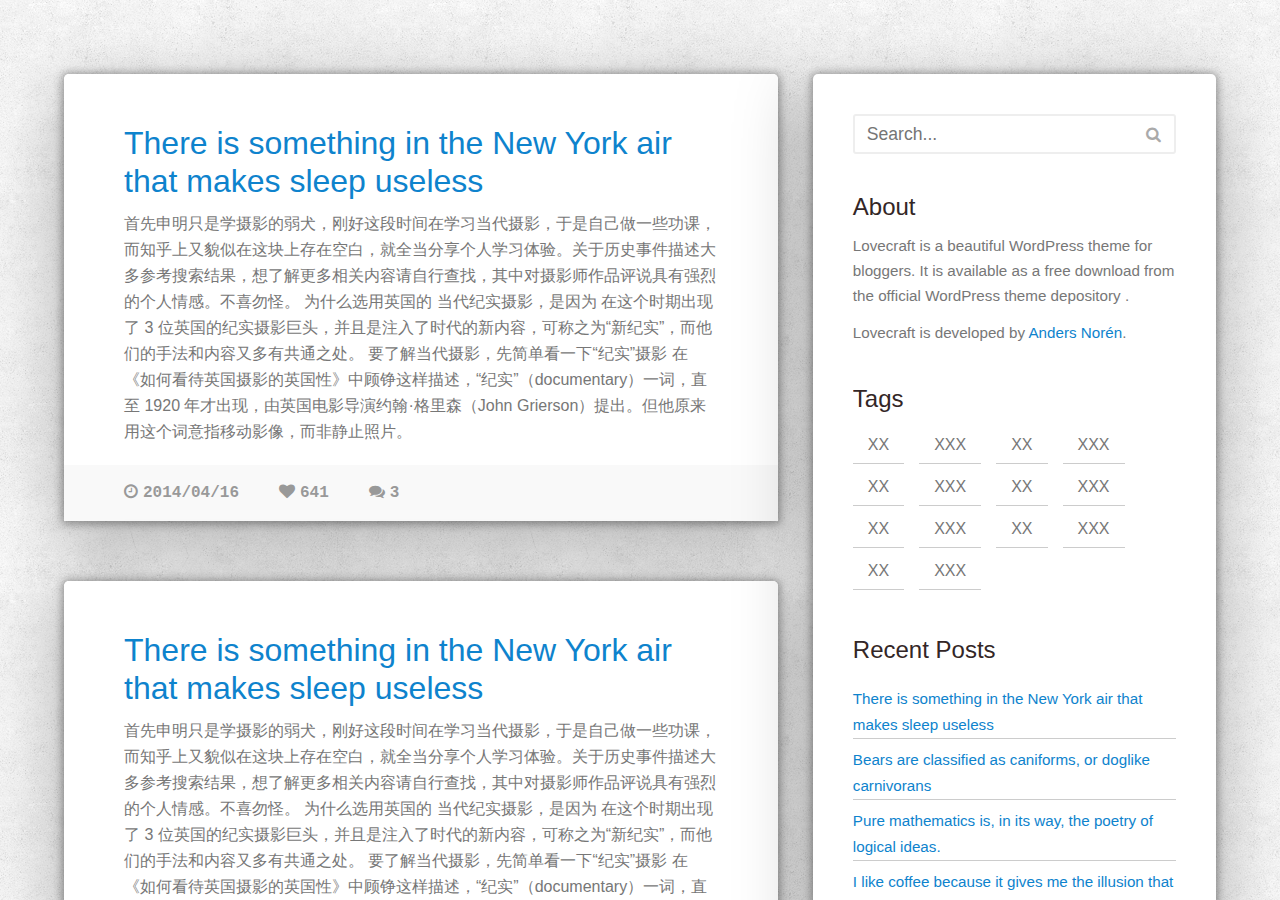
==== commit b7d14f94: "2016-5-9 返回顶部完成！！！！！ //暂时弃置元素渐入动画效果 todo：    分页样式待完成！" ====
--- a/index.html
+++ b/index.html
@@ -23,7 +23,7 @@
                 <li><a class="icon icon-photo" href="#">Inspiration</a></li>
             </ul>
         </nav>
-        <div class="st-content">
+        <div class="st-content" id="st-content">
             <div id="container" class="container">
                 <div id="st-trigger-effects" class="column">
                     <button id="mobileMenuBtn" data-effect="st-effect-3"><i class="fa fa-navicon"></i></button>
@@ -95,6 +95,192 @@
                                 </div>
                             </article>
 
+                            <article>
+                                <div class="article-info">
+                                    <div class="article-content">
+                                        <h2 class="article_title"><a href="javascript:;" rel="bookmark">There is
+                                            something
+                                            in the New York air that makes sleep useless</a></h2>
+                                        <div class="article_about">
+                                            <p>
+                                                首先申明只是学摄影的弱犬，刚好这段时间在学习当代摄影，于是自己做一些功课，而知乎上又貌似在这块上存在空白，就全当分享个人学习体验。关于历史事件描述大多参考搜索结果，想了解更多相关内容请自行查找，其中对摄影师作品评说具有强烈的个人情感。不喜勿怪。
+
+                                                为什么选用英国的 当代纪实摄影，是因为 在这个时期出现了 3
+                                                位英国的纪实摄影巨头，并且是注入了时代的新内容，可称之为“新纪实”，而他们的手法和内容又多有共通之处。
+                                                要了解当代摄影，先简单看一下“纪实”摄影
+
+                                                在《如何看待英国摄影的英国性》中顾铮这样描述，“纪实”（documentary）一词，直至 1920
+                                                年才出现，由英国电影导演约翰·格里森（John Grierson）提出。但他原来用这个词意指移动影像，而非静止照片。
+
+                                            </p>
+                                        </div>
+                                        <div class="clearfix"></div>
+                                    </div>
+                                </div>
+                                <div class="article-meta">
+                                <span><a href="javascript:;">
+                                    <time><i class="fa fa-clock-o"></i>2014/04/16</time>
+                                </a></span>
+                                    <span><a href="javascript:;"><i class="fa fa-heart"></i>641</a></span>
+                                    <span><a href="javascript:;"><i class="fa fa-comments"></i>3</a></span>
+                                    <div class="clear"></div>
+                                </div>
+                            </article>
+                            <article>
+                                <div class="article-info">
+                                    <div class="article-content">
+                                        <h2 class="article_title"><a href="javascript:;" rel="bookmark">There is
+                                            something
+                                            in the New York air that makes sleep useless</a></h2>
+                                        <div class="article_about">
+                                            <p>
+                                                首先申明只是学摄影的弱犬，刚好这段时间在学习当代摄影，于是自己做一些功课，而知乎上又貌似在这块上存在空白，就全当分享个人学习体验。关于历史事件描述大多参考搜索结果，想了解更多相关内容请自行查找，其中对摄影师作品评说具有强烈的个人情感。不喜勿怪。
+
+                                                为什么选用英国的 当代纪实摄影，是因为 在这个时期出现了 3
+                                                位英国的纪实摄影巨头，并且是注入了时代的新内容，可称之为“新纪实”，而他们的手法和内容又多有共通之处。
+                                                要了解当代摄影，先简单看一下“纪实”摄影
+
+                                                在《如何看待英国摄影的英国性》中顾铮这样描述，“纪实”（documentary）一词，直至 1920
+                                                年才出现，由英国电影导演约翰·格里森（John Grierson）提出。但他原来用这个词意指移动影像，而非静止照片。
+
+                                            </p>
+                                        </div>
+                                        <div class="clearfix"></div>
+                                    </div>
+                                </div>
+                                <div class="article-meta">
+                                <span><a href="javascript:;">
+                                    <time><i class="fa fa-clock-o"></i>2014/04/16</time>
+                                </a></span>
+                                    <span><a href="javascript:;"><i class="fa fa-heart"></i>641</a></span>
+                                    <span><a href="javascript:;"><i class="fa fa-comments"></i>3</a></span>
+                                    <div class="clear"></div>
+                                </div>
+                            </article>
+                            <article>
+                                <div class="article-info">
+                                    <div class="article-content">
+                                        <h2 class="article_title"><a href="javascript:;" rel="bookmark">There is
+                                            something
+                                            in the New York air that makes sleep useless</a></h2>
+                                        <div class="article_about">
+                                            <p>
+                                                首先申明只是学摄影的弱犬，刚好这段时间在学习当代摄影，于是自己做一些功课，而知乎上又貌似在这块上存在空白，就全当分享个人学习体验。关于历史事件描述大多参考搜索结果，想了解更多相关内容请自行查找，其中对摄影师作品评说具有强烈的个人情感。不喜勿怪。
+
+                                                为什么选用英国的 当代纪实摄影，是因为 在这个时期出现了 3
+                                                位英国的纪实摄影巨头，并且是注入了时代的新内容，可称之为“新纪实”，而他们的手法和内容又多有共通之处。
+                                                要了解当代摄影，先简单看一下“纪实”摄影
+
+                                                在《如何看待英国摄影的英国性》中顾铮这样描述，“纪实”（documentary）一词，直至 1920
+                                                年才出现，由英国电影导演约翰·格里森（John Grierson）提出。但他原来用这个词意指移动影像，而非静止照片。
+
+                                            </p>
+                                        </div>
+                                        <div class="clearfix"></div>
+                                    </div>
+                                </div>
+                                <div class="article-meta">
+                                <span><a href="javascript:;">
+                                    <time><i class="fa fa-clock-o"></i>2014/04/16</time>
+                                </a></span>
+                                    <span><a href="javascript:;"><i class="fa fa-heart"></i>641</a></span>
+                                    <span><a href="javascript:;"><i class="fa fa-comments"></i>3</a></span>
+                                    <div class="clear"></div>
+                                </div>
+                            </article>
+                            <article>
+                                <div class="article-info">
+                                    <div class="article-content">
+                                        <h2 class="article_title"><a href="javascript:;" rel="bookmark">There is
+                                            something
+                                            in the New York air that makes sleep useless</a></h2>
+                                        <div class="article_about">
+                                            <p>
+                                                首先申明只是学摄影的弱犬，刚好这段时间在学习当代摄影，于是自己做一些功课，而知乎上又貌似在这块上存在空白，就全当分享个人学习体验。关于历史事件描述大多参考搜索结果，想了解更多相关内容请自行查找，其中对摄影师作品评说具有强烈的个人情感。不喜勿怪。
+
+                                                为什么选用英国的 当代纪实摄影，是因为 在这个时期出现了 3
+                                                位英国的纪实摄影巨头，并且是注入了时代的新内容，可称之为“新纪实”，而他们的手法和内容又多有共通之处。
+                                                要了解当代摄影，先简单看一下“纪实”摄影
+
+                                                在《如何看待英国摄影的英国性》中顾铮这样描述，“纪实”（documentary）一词，直至 1920
+                                                年才出现，由英国电影导演约翰·格里森（John Grierson）提出。但他原来用这个词意指移动影像，而非静止照片。
+
+                                            </p>
+                                        </div>
+                                        <div class="clearfix"></div>
+                                    </div>
+                                </div>
+                                <div class="article-meta">
+                                <span><a href="javascript:;">
+                                    <time><i class="fa fa-clock-o"></i>2014/04/16</time>
+                                </a></span>
+                                    <span><a href="javascript:;"><i class="fa fa-heart"></i>641</a></span>
+                                    <span><a href="javascript:;"><i class="fa fa-comments"></i>3</a></span>
+                                    <div class="clear"></div>
+                                </div>
+                            </article>
+                            <article>
+                                <div class="article-info">
+                                    <div class="article-content">
+                                        <h2 class="article_title"><a href="javascript:;" rel="bookmark">There is
+                                            something
+                                            in the New York air that makes sleep useless</a></h2>
+                                        <div class="article_about">
+                                            <p>
+                                                首先申明只是学摄影的弱犬，刚好这段时间在学习当代摄影，于是自己做一些功课，而知乎上又貌似在这块上存在空白，就全当分享个人学习体验。关于历史事件描述大多参考搜索结果，想了解更多相关内容请自行查找，其中对摄影师作品评说具有强烈的个人情感。不喜勿怪。
+
+                                                为什么选用英国的 当代纪实摄影，是因为 在这个时期出现了 3
+                                                位英国的纪实摄影巨头，并且是注入了时代的新内容，可称之为“新纪实”，而他们的手法和内容又多有共通之处。
+                                                要了解当代摄影，先简单看一下“纪实”摄影
+
+                                                在《如何看待英国摄影的英国性》中顾铮这样描述，“纪实”（documentary）一词，直至 1920
+                                                年才出现，由英国电影导演约翰·格里森（John Grierson）提出。但他原来用这个词意指移动影像，而非静止照片。
+
+                                            </p>
+                                        </div>
+                                        <div class="clearfix"></div>
+                                    </div>
+                                </div>
+                                <div class="article-meta">
+                                <span><a href="javascript:;">
+                                    <time><i class="fa fa-clock-o"></i>2014/04/16</time>
+                                </a></span>
+                                    <span><a href="javascript:;"><i class="fa fa-heart"></i>641</a></span>
+                                    <span><a href="javascript:;"><i class="fa fa-comments"></i>3</a></span>
+                                    <div class="clear"></div>
+                                </div>
+                            </article>
+                            <article>
+                                <div class="article-info">
+                                    <div class="article-content">
+                                        <h2 class="article_title"><a href="javascript:;" rel="bookmark">There is
+                                            something
+                                            in the New York air that makes sleep useless</a></h2>
+                                        <div class="article_about">
+                                            <p>
+                                                首先申明只是学摄影的弱犬，刚好这段时间在学习当代摄影，于是自己做一些功课，而知乎上又貌似在这块上存在空白，就全当分享个人学习体验。关于历史事件描述大多参考搜索结果，想了解更多相关内容请自行查找，其中对摄影师作品评说具有强烈的个人情感。不喜勿怪。
+
+                                                为什么选用英国的 当代纪实摄影，是因为 在这个时期出现了 3
+                                                位英国的纪实摄影巨头，并且是注入了时代的新内容，可称之为“新纪实”，而他们的手法和内容又多有共通之处。
+                                                要了解当代摄影，先简单看一下“纪实”摄影
+
+                                                在《如何看待英国摄影的英国性》中顾铮这样描述，“纪实”（documentary）一词，直至 1920
+                                                年才出现，由英国电影导演约翰·格里森（John Grierson）提出。但他原来用这个词意指移动影像，而非静止照片。
+
+                                            </p>
+                                        </div>
+                                        <div class="clearfix"></div>
+                                    </div>
+                                </div>
+                                <div class="article-meta">
+                                <span><a href="javascript:;">
+                                    <time><i class="fa fa-clock-o"></i>2014/04/16</time>
+                                </a></span>
+                                    <span><a href="javascript:;"><i class="fa fa-heart"></i>641</a></span>
+                                    <span><a href="javascript:;"><i class="fa fa-comments"></i>3</a></span>
+                                    <div class="clear"></div>
+                                </div>
+                            </article>
                             <article>
                                 <div class="article-info">
                                     <div class="article-content">
@@ -238,6 +424,27 @@
                         <!--</ul>-->
                         <!--</div>-->
                         <!--</div>-->
+                        <div class="tags_box">
+                            <h3 class="tags_title title">Tags</h3>
+                            <div class="tags">
+                                <ul>
+                                    <li>XX</li>
+                                    <li>XXX</li>
+                                    <li>XX</li>
+                                    <li>XXX</li>
+                                    <li>XX</li>
+                                    <li>XXX</li>
+                                    <li>XX</li>
+                                    <li>XXX</li>
+                                    <li>XX</li>
+                                    <li>XXX</li>
+                                    <li>XX</li>
+                                    <li>XXX</li>
+                                    <li>XX</li>
+                                    <li>XXX</li>
+                                </ul>
+                            </div>
+                        </div>
                         <div class="recent_posts_box">
                             <h3 class="recent_posts_title title">Recent Posts</h3>
                             <div class="recent_posts">
@@ -263,6 +470,7 @@
                                             are</a>
                                     </li>
                                 </ul>
+                                <div class="clear"></div>
                             </div>
                         </div>
                         <div class="recent_comments_box">
@@ -342,9 +550,23 @@
             </div>
         </div>
     </div>
+    <div id="backTop_box">
+        <div class="backTop">
+            <svg id="rocket" version="1.1" xmlns="http://www.w3.org/2000/svg" width="34" height="34" class="toTopSvg"
+                 viewbox="0 0 64 64">
+                <path fill="#999" d="M42.057,37.732c0,0,4.139-25.58-9.78-36.207c-0.307-0.233-0.573-0.322-0.802-0.329
+            c-0.227,0.002-0.493,0.083-0.796,0.311c-13.676,10.31-8.95,35.992-8.95,35.992c-10.18,8-7.703,9.151-1.894,23.262
+            c1.108,2.693,3.048,2.06,3.926,0.115c0.877-1.943,2.815-6.232,2.815-6.232l11.029,0.128c0,0,2.035,4.334,2.959,6.298
+            c0.922,1.965,2.877,2.644,3.924-0.024C49.974,47.064,52.423,45.969,42.057,37.732z M31.726,23.155
+            c-2.546-0.03-4.633-2.118-4.664-4.665c-0.029-2.547,2.012-4.587,4.559-4.558c2.546,0.029,4.634,2.117,4.663,4.664
+            C36.314,21.143,34.272,23.184,31.726,23.155z" class="tt"/>
+            </svg>
+        </div>
+    </div>
 </div>
 </body>
 <script src="js/jquery-1.11.3.js"></script>
+<script src="js/common.js"></script>
 <script src="js/classie.js"></script>
 <script src="js/sidebarEffects.js"></script>
 <script>
--- a/css/main.css
+++ b/css/main.css
@@ -339,6 +339,18 @@
 .childMenu a:hover {
 }
 
+
+.tags_box{
+    overflow: hidden;
+}
+.tags_box ul li{
+    float: left;
+    margin: 0px 15px 5px 0px;
+    padding: 5px 15px;
+    border-bottom: 1px solid #CCCCCC;
+}
+
+
 .recent_posts_box, .recent_comments_box {
     margin-top: 15px;
 }
@@ -375,11 +387,11 @@
     color: rgba(12, 20, 45, 0.75);
 }
 .comment-info_button{
-    padding: 5% 10%;
+    padding: 10% 10%;
 }
 @media (max-width: 1065px) {
     .comment-info_button{
-        padding: 5%;
+        padding: 10% 5%;
     }
 }
 .recent_comments_box .comment-info_button button {
@@ -415,6 +427,34 @@
     opacity: .85;
 }
 
+#backTop_box{
+    position: fixed;
+    display: none;
+    z-index: 999;
+    width: 48px;
+    height: 48px;
+    right: 40px;
+    bottom: 80px;
+    background: rgba(255, 255, 255, 0.05);
+    border-radius: 24px;
+    box-shadow: 0px 1px 6px 2.5px rgba(0, 0, 0, 0.35), 0px 0px 52px 10px rgba(0, 0, 0, 0.25);
+    cursor: pointer;
+    -webkit-transition: background 500ms;
+    -moz-transition: background 500ms;
+    -ms-transition: background 500ms;
+    -o-transition: background 500ms;
+    transition: background 500ms;
+    -webkit-user-select: none;
+    -webkit-touch-callout: none;
+}
+#backTop_box:hover{
+    background: rgba(255, 255, 255, 0.8);
+}
+#rocket{
+    margin: 6px auto;
+    display: block;
+}
+
 /*滑动条*/
 @media (min-width: 768px) {
     ::-webkit-scrollbar {
@@ -498,25 +538,11 @@
         display: none;
     }
 
+    #backTop_box {
+        display: none!important;
+    }
+
     #mobileMenuBtn {
         visibility: visible !important;
     }
 }
-
-
-
-@keyframes fade-in {
-    0% {opacity: 0;}/*初始状态 透明度为0*/
-    40% {opacity: 0;}/*过渡状态 透明度为0*/
-    100% {opacity: 1;}/*结束状态 透明度为1*/
-}
-@-webkit-keyframes fade-in {/*针对webkit内核*/
-    0% {opacity: 0;}
-    40% {opacity: 0;}
-    100% {opacity: 1;}
-}
-body {
-    animation: fade-in;/*动画名称*/
-    animation-duration: 0.5s;/*动画持续时间*/
-    -webkit-animation:fade-in 0.5s;/*针对webkit内核*/
-}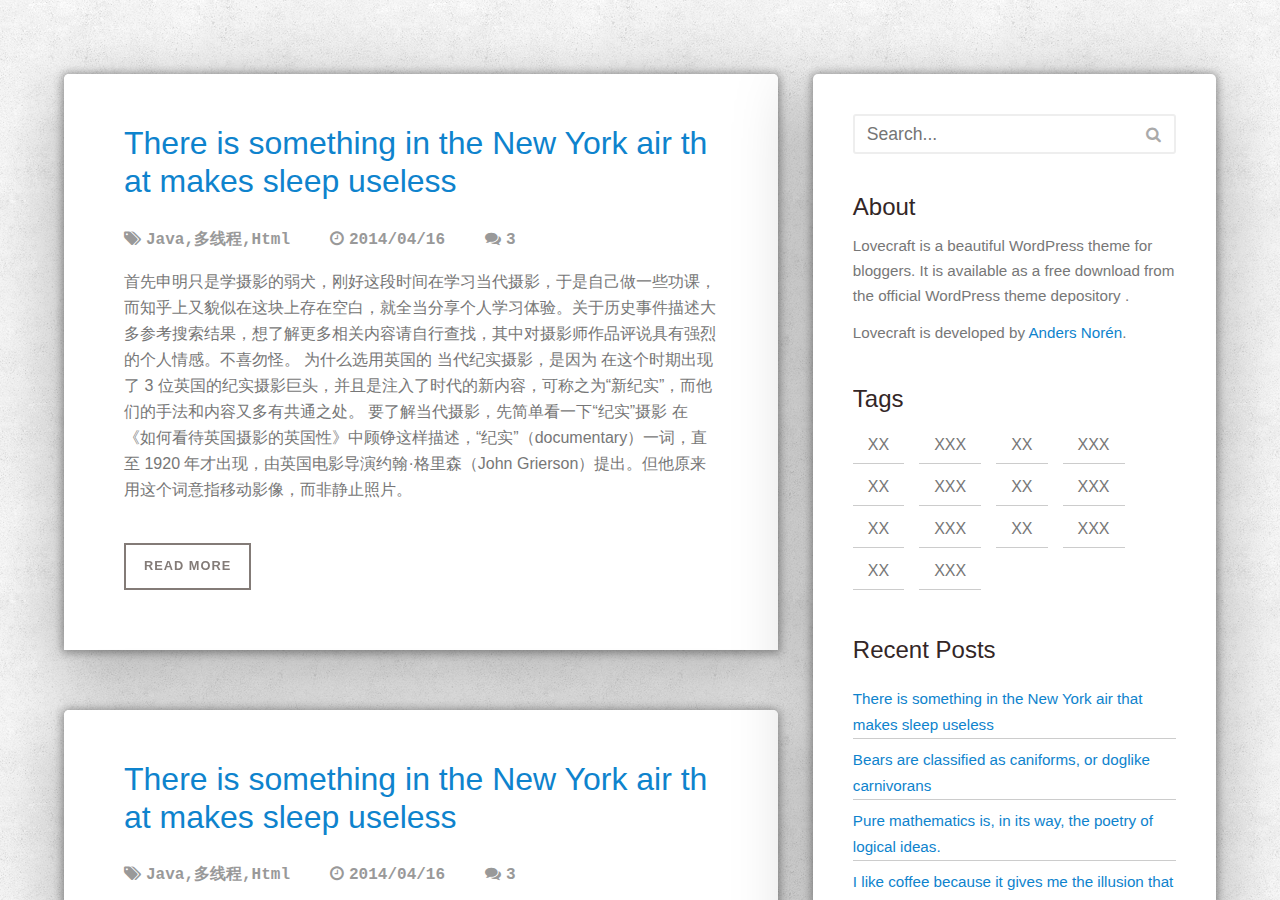
==== commit f830bd6a: "2016-6-18  上午     加了loading样式" ====
--- a/index.html
+++ b/index.html
@@ -4,9 +4,11 @@
     <meta charset="UTF-8">
     <meta name="viewport"
           content="width=device-width,target-densitydpi=high-dpi,initial-scale=1.0, minimum-scale=1.0, maximum-scale=1.0, user-scalable=no"/>
+    <link rel="icon" type="image/png" href="images/resizeApi.png">
     <link type="text/css" rel="stylesheet" href="css/font-awesome.css">
     <link type="text/css" rel="stylesheet" href="css/main.css">
     <link type="text/css" rel="stylesheet" href="css/component.css">
+    <script src="js/jquery-1.11.3.js"></script>
     <title>MyBolg</title>
 </head>
 <body>
@@ -28,7 +30,7 @@
                 <div id="st-trigger-effects" class="column">
                     <button id="mobileMenuBtn" data-effect="st-effect-3"><i class="fa fa-navicon"></i></button>
                 </div>
-                <div id="leftBox" class="leftBox" title="leftBox">
+                <div id="leftBox" class="leftBox">
                     <section>
                         <div id="content" class="content">
                             <article>
@@ -37,345 +39,271 @@
                                         <h2 class="article_title"><a href="javascript:;" rel="bookmark">There is
                                             something
                                             in the New York air that makes sleep useless</a></h2>
-                                        <div class="article_about">
-                                            <p>
-                                                首先申明只是学摄影的弱犬，刚好这段时间在学习当代摄影，于是自己做一些功课，而知乎上又貌似在这块上存在空白，就全当分享个人学习体验。关于历史事件描述大多参考搜索结果，想了解更多相关内容请自行查找，其中对摄影师作品评说具有强烈的个人情感。不喜勿怪。
-
-                                                为什么选用英国的 当代纪实摄影，是因为 在这个时期出现了 3
-                                                位英国的纪实摄影巨头，并且是注入了时代的新内容，可称之为“新纪实”，而他们的手法和内容又多有共通之处。
-                                                要了解当代摄影，先简单看一下“纪实”摄影
-
-                                                在《如何看待英国摄影的英国性》中顾铮这样描述，“纪实”（documentary）一词，直至 1920
-                                                年才出现，由英国电影导演约翰·格里森（John Grierson）提出。但他原来用这个词意指移动影像，而非静止照片。
-
-                                            </p>
-                                        </div>
-                                        <div class="clearfix"></div>
-                                    </div>
-                                </div>
-                                <div class="article-meta">
-                                <span><a href="javascript:;">
-                                    <time><i class="fa fa-clock-o"></i>2014/04/16</time>
-                                </a></span>
-                                    <span><a href="javascript:;"><i class="fa fa-heart"></i>641</a></span>
-                                    <span><a href="javascript:;"><i class="fa fa-comments"></i>3</a></span>
-                                    <div class="clear"></div>
-                                </div>
-                            </article>
-
-                            <article>
-                                <div class="article-info">
-                                    <div class="article-content">
-                                        <h2 class="article_title"><a href="javascript:;" rel="bookmark">There is
-                                            something
-                                            in the New York air that makes sleep useless</a></h2>
-                                        <div class="article_about">
-                                            <p>
-                                                首先申明只是学摄影的弱犬，刚好这段时间在学习当代摄影，于是自己做一些功课，而知乎上又貌似在这块上存在空白，就全当分享个人学习体验。关于历史事件描述大多参考搜索结果，想了解更多相关内容请自行查找，其中对摄影师作品评说具有强烈的个人情感。不喜勿怪。
-
-                                                为什么选用英国的 当代纪实摄影，是因为 在这个时期出现了 3
-                                                位英国的纪实摄影巨头，并且是注入了时代的新内容，可称之为“新纪实”，而他们的手法和内容又多有共通之处。
-                                                要了解当代摄影，先简单看一下“纪实”摄影
-
-                                                在《如何看待英国摄影的英国性》中顾铮这样描述，“纪实”（documentary）一词，直至 1920
-                                                年才出现，由英国电影导演约翰·格里森（John Grierson）提出。但他原来用这个词意指移动影像，而非静止照片。
-
-                                            </p>
-                                        </div>
-                                        <div class="clearfix"></div>
-                                    </div>
-                                </div>
-                                <div class="article-meta">
-                                <span><a href="javascript:;">
-                                    <time><i class="fa fa-clock-o"></i>2014/04/16</time>
-                                </a></span>
-                                    <span><a href="javascript:;"><i class="fa fa-heart"></i>641</a></span>
-                                    <span><a href="javascript:;"><i class="fa fa-comments"></i>3</a></span>
-                                    <div class="clear"></div>
-                                </div>
-                            </article>
-
-                            <article>
-                                <div class="article-info">
-                                    <div class="article-content">
-                                        <h2 class="article_title"><a href="javascript:;" rel="bookmark">There is
-                                            something
-                                            in the New York air that makes sleep useless</a></h2>
-                                        <div class="article_about">
-                                            <p>
-                                                首先申明只是学摄影的弱犬，刚好这段时间在学习当代摄影，于是自己做一些功课，而知乎上又貌似在这块上存在空白，就全当分享个人学习体验。关于历史事件描述大多参考搜索结果，想了解更多相关内容请自行查找，其中对摄影师作品评说具有强烈的个人情感。不喜勿怪。
-
-                                                为什么选用英国的 当代纪实摄影，是因为 在这个时期出现了 3
-                                                位英国的纪实摄影巨头，并且是注入了时代的新内容，可称之为“新纪实”，而他们的手法和内容又多有共通之处。
-                                                要了解当代摄影，先简单看一下“纪实”摄影
-
-                                                在《如何看待英国摄影的英国性》中顾铮这样描述，“纪实”（documentary）一词，直至 1920
-                                                年才出现，由英国电影导演约翰·格里森（John Grierson）提出。但他原来用这个词意指移动影像，而非静止照片。
-
-                                            </p>
-                                        </div>
-                                        <div class="clearfix"></div>
-                                    </div>
-                                </div>
-                                <div class="article-meta">
-                                <span><a href="javascript:;">
-                                    <time><i class="fa fa-clock-o"></i>2014/04/16</time>
-                                </a></span>
-                                    <span><a href="javascript:;"><i class="fa fa-heart"></i>641</a></span>
-                                    <span><a href="javascript:;"><i class="fa fa-comments"></i>3</a></span>
-                                    <div class="clear"></div>
-                                </div>
-                            </article>
-                            <article>
-                                <div class="article-info">
-                                    <div class="article-content">
-                                        <h2 class="article_title"><a href="javascript:;" rel="bookmark">There is
-                                            something
-                                            in the New York air that makes sleep useless</a></h2>
-                                        <div class="article_about">
-                                            <p>
-                                                首先申明只是学摄影的弱犬，刚好这段时间在学习当代摄影，于是自己做一些功课，而知乎上又貌似在这块上存在空白，就全当分享个人学习体验。关于历史事件描述大多参考搜索结果，想了解更多相关内容请自行查找，其中对摄影师作品评说具有强烈的个人情感。不喜勿怪。
-
-                                                为什么选用英国的 当代纪实摄影，是因为 在这个时期出现了 3
-                                                位英国的纪实摄影巨头，并且是注入了时代的新内容，可称之为“新纪实”，而他们的手法和内容又多有共通之处。
-                                                要了解当代摄影，先简单看一下“纪实”摄影
-
-                                                在《如何看待英国摄影的英国性》中顾铮这样描述，“纪实”（documentary）一词，直至 1920
-                                                年才出现，由英国电影导演约翰·格里森（John Grierson）提出。但他原来用这个词意指移动影像，而非静止照片。
-
-                                            </p>
-                                        </div>
-                                        <div class="clearfix"></div>
-                                    </div>
-                                </div>
-                                <div class="article-meta">
-                                <span><a href="javascript:;">
-                                    <time><i class="fa fa-clock-o"></i>2014/04/16</time>
-                                </a></span>
-                                    <span><a href="javascript:;"><i class="fa fa-heart"></i>641</a></span>
-                                    <span><a href="javascript:;"><i class="fa fa-comments"></i>3</a></span>
-                                    <div class="clear"></div>
-                                </div>
-                            </article>
-                            <article>
-                                <div class="article-info">
-                                    <div class="article-content">
-                                        <h2 class="article_title"><a href="javascript:;" rel="bookmark">There is
-                                            something
-                                            in the New York air that makes sleep useless</a></h2>
-                                        <div class="article_about">
-                                            <p>
-                                                首先申明只是学摄影的弱犬，刚好这段时间在学习当代摄影，于是自己做一些功课，而知乎上又貌似在这块上存在空白，就全当分享个人学习体验。关于历史事件描述大多参考搜索结果，想了解更多相关内容请自行查找，其中对摄影师作品评说具有强烈的个人情感。不喜勿怪。
-
-                                                为什么选用英国的 当代纪实摄影，是因为 在这个时期出现了 3
-                                                位英国的纪实摄影巨头，并且是注入了时代的新内容，可称之为“新纪实”，而他们的手法和内容又多有共通之处。
-                                                要了解当代摄影，先简单看一下“纪实”摄影
-
-                                                在《如何看待英国摄影的英国性》中顾铮这样描述，“纪实”（documentary）一词，直至 1920
-                                                年才出现，由英国电影导演约翰·格里森（John Grierson）提出。但他原来用这个词意指移动影像，而非静止照片。
-
-                                            </p>
-                                        </div>
-                                        <div class="clearfix"></div>
-                                    </div>
-                                </div>
-                                <div class="article-meta">
-                                <span><a href="javascript:;">
-                                    <time><i class="fa fa-clock-o"></i>2014/04/16</time>
-                                </a></span>
-                                    <span><a href="javascript:;"><i class="fa fa-heart"></i>641</a></span>
-                                    <span><a href="javascript:;"><i class="fa fa-comments"></i>3</a></span>
-                                    <div class="clear"></div>
-                                </div>
-                            </article>
-                            <article>
-                                <div class="article-info">
-                                    <div class="article-content">
-                                        <h2 class="article_title"><a href="javascript:;" rel="bookmark">There is
-                                            something
-                                            in the New York air that makes sleep useless</a></h2>
-                                        <div class="article_about">
-                                            <p>
-                                                首先申明只是学摄影的弱犬，刚好这段时间在学习当代摄影，于是自己做一些功课，而知乎上又貌似在这块上存在空白，就全当分享个人学习体验。关于历史事件描述大多参考搜索结果，想了解更多相关内容请自行查找，其中对摄影师作品评说具有强烈的个人情感。不喜勿怪。
-
-                                                为什么选用英国的 当代纪实摄影，是因为 在这个时期出现了 3
-                                                位英国的纪实摄影巨头，并且是注入了时代的新内容，可称之为“新纪实”，而他们的手法和内容又多有共通之处。
-                                                要了解当代摄影，先简单看一下“纪实”摄影
-
-                                                在《如何看待英国摄影的英国性》中顾铮这样描述，“纪实”（documentary）一词，直至 1920
-                                                年才出现，由英国电影导演约翰·格里森（John Grierson）提出。但他原来用这个词意指移动影像，而非静止照片。
-
-                                            </p>
-                                        </div>
-                                        <div class="clearfix"></div>
-                                    </div>
-                                </div>
-                                <div class="article-meta">
-                                <span><a href="javascript:;">
-                                    <time><i class="fa fa-clock-o"></i>2014/04/16</time>
-                                </a></span>
-                                    <span><a href="javascript:;"><i class="fa fa-heart"></i>641</a></span>
-                                    <span><a href="javascript:;"><i class="fa fa-comments"></i>3</a></span>
-                                    <div class="clear"></div>
-                                </div>
-                            </article>
-                            <article>
-                                <div class="article-info">
-                                    <div class="article-content">
-                                        <h2 class="article_title"><a href="javascript:;" rel="bookmark">There is
-                                            something
-                                            in the New York air that makes sleep useless</a></h2>
-                                        <div class="article_about">
-                                            <p>
-                                                首先申明只是学摄影的弱犬，刚好这段时间在学习当代摄影，于是自己做一些功课，而知乎上又貌似在这块上存在空白，就全当分享个人学习体验。关于历史事件描述大多参考搜索结果，想了解更多相关内容请自行查找，其中对摄影师作品评说具有强烈的个人情感。不喜勿怪。
-
-                                                为什么选用英国的 当代纪实摄影，是因为 在这个时期出现了 3
-                                                位英国的纪实摄影巨头，并且是注入了时代的新内容，可称之为“新纪实”，而他们的手法和内容又多有共通之处。
-                                                要了解当代摄影，先简单看一下“纪实”摄影
-
-                                                在《如何看待英国摄影的英国性》中顾铮这样描述，“纪实”（documentary）一词，直至 1920
-                                                年才出现，由英国电影导演约翰·格里森（John Grierson）提出。但他原来用这个词意指移动影像，而非静止照片。
-
-                                            </p>
-                                        </div>
-                                        <div class="clearfix"></div>
-                                    </div>
-                                </div>
-                                <div class="article-meta">
-                                <span><a href="javascript:;">
-                                    <time><i class="fa fa-clock-o"></i>2014/04/16</time>
-                                </a></span>
-                                    <span><a href="javascript:;"><i class="fa fa-heart"></i>641</a></span>
-                                    <span><a href="javascript:;"><i class="fa fa-comments"></i>3</a></span>
-                                    <div class="clear"></div>
-                                </div>
-                            </article>
-                            <article>
-                                <div class="article-info">
-                                    <div class="article-content">
-                                        <h2 class="article_title"><a href="javascript:;" rel="bookmark">There is
-                                            something
-                                            in the New York air that makes sleep useless</a></h2>
-                                        <div class="article_about">
-                                            <p>
-                                                首先申明只是学摄影的弱犬，刚好这段时间在学习当代摄影，于是自己做一些功课，而知乎上又貌似在这块上存在空白，就全当分享个人学习体验。关于历史事件描述大多参考搜索结果，想了解更多相关内容请自行查找，其中对摄影师作品评说具有强烈的个人情感。不喜勿怪。
-
-                                                为什么选用英国的 当代纪实摄影，是因为 在这个时期出现了 3
-                                                位英国的纪实摄影巨头，并且是注入了时代的新内容，可称之为“新纪实”，而他们的手法和内容又多有共通之处。
-                                                要了解当代摄影，先简单看一下“纪实”摄影
-
-                                                在《如何看待英国摄影的英国性》中顾铮这样描述，“纪实”（documentary）一词，直至 1920
-                                                年才出现，由英国电影导演约翰·格里森（John Grierson）提出。但他原来用这个词意指移动影像，而非静止照片。
-
-                                            </p>
-                                        </div>
-                                        <div class="clearfix"></div>
-                                    </div>
-                                </div>
-                                <div class="article-meta">
-                                <span><a href="javascript:;">
-                                    <time><i class="fa fa-clock-o"></i>2014/04/16</time>
-                                </a></span>
-                                    <span><a href="javascript:;"><i class="fa fa-heart"></i>641</a></span>
-                                    <span><a href="javascript:;"><i class="fa fa-comments"></i>3</a></span>
-                                    <div class="clear"></div>
-                                </div>
-                            </article>
-                            <article>
-                                <div class="article-info">
-                                    <div class="article-content">
-                                        <h2 class="article_title"><a href="javascript:;" rel="bookmark">There is
-                                            something
-                                            in the New York air that makes sleep useless</a></h2>
-                                        <div class="article_about">
-                                            <p>
-                                                首先申明只是学摄影的弱犬，刚好这段时间在学习当代摄影，于是自己做一些功课，而知乎上又貌似在这块上存在空白，就全当分享个人学习体验。关于历史事件描述大多参考搜索结果，想了解更多相关内容请自行查找，其中对摄影师作品评说具有强烈的个人情感。不喜勿怪。
-
-                                                为什么选用英国的 当代纪实摄影，是因为 在这个时期出现了 3
-                                                位英国的纪实摄影巨头，并且是注入了时代的新内容，可称之为“新纪实”，而他们的手法和内容又多有共通之处。
-                                                要了解当代摄影，先简单看一下“纪实”摄影
-
-                                                在《如何看待英国摄影的英国性》中顾铮这样描述，“纪实”（documentary）一词，直至 1920
-                                                年才出现，由英国电影导演约翰·格里森（John Grierson）提出。但他原来用这个词意指移动影像，而非静止照片。
-
-                                            </p>
-                                        </div>
-                                        <div class="clearfix"></div>
-                                    </div>
-                                </div>
-                                <div class="article-meta">
-                                <span><a href="javascript:;">
-                                    <time><i class="fa fa-clock-o"></i>2014/04/16</time>
-                                </a></span>
-                                    <span><a href="javascript:;"><i class="fa fa-heart"></i>641</a></span>
-                                    <span><a href="javascript:;"><i class="fa fa-comments"></i>3</a></span>
-                                    <div class="clear"></div>
-                                </div>
-                            </article>
-                            <article>
-                                <div class="article-info">
-                                    <div class="article-content">
-                                        <h2 class="article_title"><a href="javascript:;" rel="bookmark">There is
-                                            something
-                                            in the New York air that makes sleep useless</a></h2>
-                                        <div class="article_about">
-                                            <p>
-                                                首先申明只是学摄影的弱犬，刚好这段时间在学习当代摄影，于是自己做一些功课，而知乎上又貌似在这块上存在空白，就全当分享个人学习体验。关于历史事件描述大多参考搜索结果，想了解更多相关内容请自行查找，其中对摄影师作品评说具有强烈的个人情感。不喜勿怪。
-
-                                                为什么选用英国的 当代纪实摄影，是因为 在这个时期出现了 3
-                                                位英国的纪实摄影巨头，并且是注入了时代的新内容，可称之为“新纪实”，而他们的手法和内容又多有共通之处。
-                                                要了解当代摄影，先简单看一下“纪实”摄影
-
-                                                在《如何看待英国摄影的英国性》中顾铮这样描述，“纪实”（documentary）一词，直至 1920
-                                                年才出现，由英国电影导演约翰·格里森（John Grierson）提出。但他原来用这个词意指移动影像，而非静止照片。
-
-                                            </p>
-                                        </div>
-                                        <div class="clearfix"></div>
-                                    </div>
-                                </div>
-                                <div class="article-meta">
-                                <span><a href="javascript:;">
-                                    <time><i class="fa fa-clock-o"></i>2014/04/16</time>
-                                </a></span>
-                                    <span><a href="javascript:;"><i class="fa fa-heart"></i>641</a></span>
-                                    <span><a href="javascript:;"><i class="fa fa-comments"></i>3</a></span>
-                                    <div class="clear"></div>
-                                </div>
-                            </article>
-                            <article>
-                                <div class="article-info">
-                                    <div class="article-content">
-                                        <h2 class="article_title"><a href="javascript:;" rel="bookmark">There is
-                                            something
-                                            in the New York air that makes sleep useless</a></h2>
-                                        <div class="article_about">
-                                            <p>
-                                                首先申明只是学摄影的弱犬，刚好这段时间在学习当代摄影，于是自己做一些功课，而知乎上又貌似在这块上存在空白，就全当分享个人学习体验。关于历史事件描述大多参考搜索结果，想了解更多相关内容请自行查找，其中对摄影师作品评说具有强烈的个人情感。不喜勿怪。
-
-                                                为什么选用英国的 当代纪实摄影，是因为 在这个时期出现了 3
-                                                位英国的纪实摄影巨头，并且是注入了时代的新内容，可称之为“新纪实”，而他们的手法和内容又多有共通之处。
-                                                要了解当代摄影，先简单看一下“纪实”摄影
-
-                                                在《如何看待英国摄影的英国性》中顾铮这样描述，“纪实”（documentary）一词，直至 1920
-                                                年才出现，由英国电影导演约翰·格里森（John Grierson）提出。但他原来用这个词意指移动影像，而非静止照片。
-
-                                            </p>
-                                        </div>
-                                        <div class="clearfix"></div>
-                                    </div>
-                                </div>
-                                <div class="article-meta">
-                                <span><a href="javascript:;">
-                                    <time><i class="fa fa-clock-o"></i>2014/04/16</time>
-                                </a></span>
-                                    <span><a href="javascript:;"><i class="fa fa-heart"></i>641</a></span>
-                                    <span><a href="javascript:;"><i class="fa fa-comments"></i>3</a></span>
-                                    <div class="clear"></div>
-                                </div>
-                            </article>
+                                        <div class="article-meta">
+                                            <span class="article_meta_tags"><i class="fa fa-tags"></i>Java,多线程,Html</span>
+                                            <span><i class="fa fa-clock-o"></i>2014/04/16</span>
+                                            <span><i class="fa fa-comments"></i>3</span>
+                                            <div class="clear"></div>
+                                        </div>
+                                        <div class="article_about">
+                                            <p>
+                                                首先申明只是学摄影的弱犬，刚好这段时间在学习当代摄影，于是自己做一些功课，而知乎上又貌似在这块上存在空白，就全当分享个人学习体验。关于历史事件描述大多参考搜索结果，想了解更多相关内容请自行查找，其中对摄影师作品评说具有强烈的个人情感。不喜勿怪。
+
+                                                为什么选用英国的 当代纪实摄影，是因为 在这个时期出现了 3
+                                                位英国的纪实摄影巨头，并且是注入了时代的新内容，可称之为“新纪实”，而他们的手法和内容又多有共通之处。
+                                                要了解当代摄影，先简单看一下“纪实”摄影
+
+                                                在《如何看待英国摄影的英国性》中顾铮这样描述，“纪实”（documentary）一词，直至 1920
+                                                年才出现，由英国电影导演约翰·格里森（John Grierson）提出。但他原来用这个词意指移动影像，而非静止照片。
+
+                                            </p>
+                                        </div>
+                                        <div class="readArticle">
+                                            <p><a href="javascript:;">Read More</a></p>
+                                        </div>
+                                        <div class="clearfix"></div>
+                                    </div>
+                                </div>
+                            </article>
+
+                            <article>
+                                <div class="article-info">
+                                    <div class="article-content">
+                                        <h2 class="article_title"><a href="javascript:;" rel="bookmark">There is
+                                            something
+                                            in the New York air that makes sleep useless</a></h2>
+                                        <div class="article-meta">
+                                            <span class="article_meta_tags"><i class="fa fa-tags"></i>Java,多线程,Html</span>
+                                            <span><i class="fa fa-clock-o"></i>2014/04/16</span>
+                                            <span><i class="fa fa-comments"></i>3</span>
+                                            <div class="clear"></div>
+                                        </div>
+                                        <div class="article_about">
+                                            <p>
+                                                首先申明只是学摄影的弱犬，刚好这段时间在学习当代摄影，于是自己做一些功课，而知乎上又貌似在这块上存在空白，就全当分享个人学习体验。关于历史事件描述大多参考搜索结果，想了解更多相关内容请自行查找，其中对摄影师作品评说具有强烈的个人情感。不喜勿怪。
+
+                                                为什么选用英国的 当代纪实摄影，是因为 在这个时期出现了 3
+                                                位英国的纪实摄影巨头，并且是注入了时代的新内容，可称之为“新纪实”，而他们的手法和内容又多有共通之处。
+                                                要了解当代摄影，先简单看一下“纪实”摄影
+
+                                                在《如何看待英国摄影的英国性》中顾铮这样描述，“纪实”（documentary）一词，直至 1920
+                                                年才出现，由英国电影导演约翰·格里森（John Grierson）提出。但他原来用这个词意指移动影像，而非静止照片。
+
+                                            </p>
+                                        </div>
+                                        <div class="readArticle">
+                                            <p><a href="javascript:;">Read More</a></p>
+                                        </div>
+                                        <div class="clearfix"></div>
+                                    </div>
+                                </div>
+                            </article>
+
+                            <article>
+                                <div class="article-info">
+                                    <div class="article-content">
+                                        <h2 class="article_title"><a href="javascript:;" rel="bookmark">There is
+                                            something
+                                            in the New York air that makes sleep useless</a></h2>
+                                        <div class="article-meta">
+                                            <span class="article_meta_tags"><i class="fa fa-tags"></i>Java,多线程,Html</span>
+                                            <span><i class="fa fa-clock-o"></i>2014/04/16</span>
+                                            <span><i class="fa fa-comments"></i>3</span>
+                                            <div class="clear"></div>
+                                        </div>
+                                        <div class="article_about">
+                                            <p>
+                                                首先申明只是学摄影的弱犬，刚好这段时间在学习当代摄影，于是自己做一些功课，而知乎上又貌似在这块上存在空白，就全当分享个人学习体验。关于历史事件描述大多参考搜索结果，想了解更多相关内容请自行查找，其中对摄影师作品评说具有强烈的个人情感。不喜勿怪。
+
+                                                为什么选用英国的 当代纪实摄影，是因为 在这个时期出现了 3
+                                                位英国的纪实摄影巨头，并且是注入了时代的新内容，可称之为“新纪实”，而他们的手法和内容又多有共通之处。
+                                                要了解当代摄影，先简单看一下“纪实”摄影
+
+                                                在《如何看待英国摄影的英国性》中顾铮这样描述，“纪实”（documentary）一词，直至 1920
+                                                年才出现，由英国电影导演约翰·格里森（John Grierson）提出。但他原来用这个词意指移动影像，而非静止照片。
+
+                                            </p>
+                                        </div>
+                                        <div class="readArticle">
+                                            <p><a href="javascript:;">Read More</a></p>
+                                        </div>
+                                        <div class="clearfix"></div>
+                                    </div>
+                                </div>
+                            </article>
+
+                            <article>
+                                <div class="article-info">
+                                    <div class="article-content">
+                                        <h2 class="article_title"><a href="javascript:;" rel="bookmark">There is
+                                            something
+                                            in the New York air that makes sleep useless</a></h2>
+                                        <div class="article-meta">
+                                            <span class="article_meta_tags"><i class="fa fa-tags"></i>Java,多线程,Html</span>
+                                            <span><i class="fa fa-clock-o"></i>2014/04/16</span>
+                                            <span><i class="fa fa-comments"></i>3</span>
+                                            <div class="clear"></div>
+                                        </div>
+                                        <div class="article_about">
+                                            <p>
+                                                首先申明只是学摄影的弱犬，刚好这段时间在学习当代摄影，于是自己做一些功课，而知乎上又貌似在这块上存在空白，就全当分享个人学习体验。关于历史事件描述大多参考搜索结果，想了解更多相关内容请自行查找，其中对摄影师作品评说具有强烈的个人情感。不喜勿怪。
+
+                                                为什么选用英国的 当代纪实摄影，是因为 在这个时期出现了 3
+                                                位英国的纪实摄影巨头，并且是注入了时代的新内容，可称之为“新纪实”，而他们的手法和内容又多有共通之处。
+                                                要了解当代摄影，先简单看一下“纪实”摄影
+
+                                                在《如何看待英国摄影的英国性》中顾铮这样描述，“纪实”（documentary）一词，直至 1920
+                                                年才出现，由英国电影导演约翰·格里森（John Grierson）提出。但他原来用这个词意指移动影像，而非静止照片。
+
+                                            </p>
+                                        </div>
+                                        <div class="readArticle">
+                                            <p><a href="javascript:;">Read More</a></p>
+                                        </div>
+                                        <div class="clearfix"></div>
+                                    </div>
+                                </div>
+                            </article>
+
+                            <article>
+                                <div class="article-info">
+                                    <div class="article-content">
+                                        <h2 class="article_title"><a href="javascript:;" rel="bookmark">There is
+                                            something
+                                            in the New York air that makes sleep useless</a></h2>
+                                        <div class="article-meta">
+                                            <span class="article_meta_tags"><i class="fa fa-tags"></i>Java,多线程,Html</span>
+                                            <span><i class="fa fa-clock-o"></i>2014/04/16</span>
+                                            <span><i class="fa fa-comments"></i>3</span>
+                                            <div class="clear"></div>
+                                        </div>
+                                        <div class="article_about">
+                                            <p>
+                                                首先申明只是学摄影的弱犬，刚好这段时间在学习当代摄影，于是自己做一些功课，而知乎上又貌似在这块上存在空白，就全当分享个人学习体验。关于历史事件描述大多参考搜索结果，想了解更多相关内容请自行查找，其中对摄影师作品评说具有强烈的个人情感。不喜勿怪。
+
+                                                为什么选用英国的 当代纪实摄影，是因为 在这个时期出现了 3
+                                                位英国的纪实摄影巨头，并且是注入了时代的新内容，可称之为“新纪实”，而他们的手法和内容又多有共通之处。
+                                                要了解当代摄影，先简单看一下“纪实”摄影
+
+                                                在《如何看待英国摄影的英国性》中顾铮这样描述，“纪实”（documentary）一词，直至 1920
+                                                年才出现，由英国电影导演约翰·格里森（John Grierson）提出。但他原来用这个词意指移动影像，而非静止照片。
+
+                                            </p>
+                                        </div>
+                                        <div class="readArticle">
+                                            <p><a href="javascript:;">Read More</a></p>
+                                        </div>
+                                        <div class="clearfix"></div>
+                                    </div>
+                                </div>
+                            </article>
+
+                            <article>
+                                <div class="article-info">
+                                    <div class="article-content">
+                                        <h2 class="article_title"><a href="javascript:;" rel="bookmark">There is
+                                            something
+                                            in the New York air that makes sleep useless</a></h2>
+                                        <div class="article-meta">
+                                            <span class="article_meta_tags"><i class="fa fa-tags"></i>Java,多线程,Html</span>
+                                            <span><i class="fa fa-clock-o"></i>2014/04/16</span>
+                                            <span><i class="fa fa-comments"></i>3</span>
+                                            <div class="clear"></div>
+                                        </div>
+                                        <div class="article_about">
+                                            <p>
+                                                首先申明只是学摄影的弱犬，刚好这段时间在学习当代摄影，于是自己做一些功课，而知乎上又貌似在这块上存在空白，就全当分享个人学习体验。关于历史事件描述大多参考搜索结果，想了解更多相关内容请自行查找，其中对摄影师作品评说具有强烈的个人情感。不喜勿怪。
+
+                                                为什么选用英国的 当代纪实摄影，是因为 在这个时期出现了 3
+                                                位英国的纪实摄影巨头，并且是注入了时代的新内容，可称之为“新纪实”，而他们的手法和内容又多有共通之处。
+                                                要了解当代摄影，先简单看一下“纪实”摄影
+
+                                                在《如何看待英国摄影的英国性》中顾铮这样描述，“纪实”（documentary）一词，直至 1920
+                                                年才出现，由英国电影导演约翰·格里森（John Grierson）提出。但他原来用这个词意指移动影像，而非静止照片。
+
+                                            </p>
+                                        </div>
+                                        <div class="readArticle">
+                                            <p><a href="javascript:;">Read More</a></p>
+                                        </div>
+                                        <div class="clearfix"></div>
+                                    </div>
+                                </div>
+                            </article>
+
+                            <article>
+                                <div class="article-info">
+                                    <div class="article-content">
+                                        <h2 class="article_title"><a href="javascript:;" rel="bookmark">There is
+                                            something
+                                            in the New York air that makes sleep useless</a></h2>
+                                        <div class="article-meta">
+                                            <span class="article_meta_tags"><i class="fa fa-tags"></i>Java,多线程,Html</span>
+                                            <span><i class="fa fa-clock-o"></i>2014/04/16</span>
+                                            <span><i class="fa fa-comments"></i>3</span>
+                                            <div class="clear"></div>
+                                        </div>
+                                        <div class="article_about">
+                                            <p>
+                                                首先申明只是学摄影的弱犬，刚好这段时间在学习当代摄影，于是自己做一些功课，而知乎上又貌似在这块上存在空白，就全当分享个人学习体验。关于历史事件描述大多参考搜索结果，想了解更多相关内容请自行查找，其中对摄影师作品评说具有强烈的个人情感。不喜勿怪。
+
+                                                为什么选用英国的 当代纪实摄影，是因为 在这个时期出现了 3
+                                                位英国的纪实摄影巨头，并且是注入了时代的新内容，可称之为“新纪实”，而他们的手法和内容又多有共通之处。
+                                                要了解当代摄影，先简单看一下“纪实”摄影
+
+                                                在《如何看待英国摄影的英国性》中顾铮这样描述，“纪实”（documentary）一词，直至 1920
+                                                年才出现，由英国电影导演约翰·格里森（John Grierson）提出。但他原来用这个词意指移动影像，而非静止照片。
+
+                                            </p>
+                                        </div>
+                                        <div class="readArticle">
+                                            <p><a href="javascript:;">Read More</a></p>
+                                        </div>
+                                        <div class="clearfix"></div>
+                                    </div>
+                                </div>
+                            </article>
+
+                            <article>
+                                <div class="article-info">
+                                    <div class="article-content">
+                                        <h2 class="article_title"><a href="javascript:;" rel="bookmark">There is
+                                            something
+                                            in the New York air that makes sleep useless</a></h2>
+                                        <div class="article-meta">
+                                            <span class="article_meta_tags"><i class="fa fa-tags"></i>Java,多线程,Html</span>
+                                            <span><i class="fa fa-clock-o"></i>2014/04/16</span>
+                                            <span><i class="fa fa-comments"></i>3</span>
+                                            <div class="clear"></div>
+                                        </div>
+                                        <div class="article_about">
+                                            <p>
+                                                首先申明只是学摄影的弱犬，刚好这段时间在学习当代摄影，于是自己做一些功课，而知乎上又貌似在这块上存在空白，就全当分享个人学习体验。关于历史事件描述大多参考搜索结果，想了解更多相关内容请自行查找，其中对摄影师作品评说具有强烈的个人情感。不喜勿怪。
+
+                                                为什么选用英国的 当代纪实摄影，是因为 在这个时期出现了 3
+                                                位英国的纪实摄影巨头，并且是注入了时代的新内容，可称之为“新纪实”，而他们的手法和内容又多有共通之处。
+                                                要了解当代摄影，先简单看一下“纪实”摄影
+
+                                                在《如何看待英国摄影的英国性》中顾铮这样描述，“纪实”（documentary）一词，直至 1920
+                                                年才出现，由英国电影导演约翰·格里森（John Grierson）提出。但他原来用这个词意指移动影像，而非静止照片。
+
+                                            </p>
+                                        </div>
+                                        <div class="readArticle">
+                                            <p><a href="javascript:;">Read More</a></p>
+                                        </div>
+                                        <div class="clearfix"></div>
+                                    </div>
+                                </div>
+                            </article>
+                        </div>
+
+                        <div class="pagination_box">
+
                         </div>
                     </section>
+
+
                 </div>
 
                 <div id="rightBox" class="rightBox">
@@ -398,32 +326,6 @@
                                 <p>Lovecraft is developed by <a href="http://www.andersnoren.se">Anders Norén</a>.</p>
                             </div>
                         </div>
-                        <!--<div class="categories-box">-->
-                        <!--<h3 class="categories_title title">Directory</h3>-->
-                        <!--<div class="categories-list">-->
-                        <!--<ul id="menuui" class="menuui">-->
-                        <!--<li>-->
-                        <!--<div class="link">Tags<i class="fa fa-chevron-down"></i></div>-->
-                        <!--<ul class="childMenu">-->
-                        <!--<li><a href="#">Photoshop</a></li>-->
-                        <!--<li><a href="#">HTML</a></li>-->
-                        <!--<li><a href="#">CSS</a></li>-->
-                        <!--<li><a href="#">Maquetacion web</a></li>-->
-                        <!--</ul>-->
-                        <!--</li>-->
-                        <!--<li>-->
-                        <!--<div class="link">Travle</div>-->
-                        <!--</li>-->
-                        <!--<li>-->
-                        <!--<div class="link">Comments</div>-->
-                        <!--</li>-->
-                        <!--&lt;!&ndash;<i class="fa fa-chevron-right"></i>&ndash;&gt;-->
-                        <!--<li>-->
-                        <!--<div class="link">About</div>-->
-                        <!--</li>-->
-                        <!--</ul>-->
-                        <!--</div>-->
-                        <!--</div>-->
                         <div class="tags_box">
                             <h3 class="tags_title title">Tags</h3>
                             <div class="tags">
@@ -538,6 +440,8 @@
                                 </ul>
                             </div>
                             <div class="comment-info_button">
+                                <!--<button class='button play' id='b-0'></button>-->
+                                <!--<button class='button play' id='b-100'></button>-->
                                 <button style="float: left;">Read Comments</button>
                                 <button style="float: right;">Leave Comments</button>
                                 <div class="clear"></div>
@@ -559,47 +463,20 @@
             c1.108,2.693,3.048,2.06,3.926,0.115c0.877-1.943,2.815-6.232,2.815-6.232l11.029,0.128c0,0,2.035,4.334,2.959,6.298
             c0.922,1.965,2.877,2.644,3.924-0.024C49.974,47.064,52.423,45.969,42.057,37.732z M31.726,23.155
             c-2.546-0.03-4.633-2.118-4.664-4.665c-0.029-2.547,2.012-4.587,4.559-4.558c2.546,0.029,4.634,2.117,4.663,4.664
-            C36.314,21.143,34.272,23.184,31.726,23.155z" class="tt"/>
+            C36.314,21.143,34.272,23.184,31.726,23.155z"/>
             </svg>
         </div>
     </div>
 </div>
 </body>
-<script src="js/jquery-1.11.3.js"></script>
+<script src="js/plugins.js"></script>
 <script src="js/common.js"></script>
-<script src="js/classie.js"></script>
-<script src="js/sidebarEffects.js"></script>
 <script>
-
-    $(function () {
-        //$("#st-container").css({"height":window.innerHeight,"overflow":"hidden"});
-
-
-        var menuui = function (el, multiple) {
-            this.el = el || {};
-            this.multiple = multiple || false;
-
-            // Variables privadas
-            var links = this.el.find('.link');
-            // Evento
-            links.on('click', {el: this.el, multiple: this.multiple}, this.dropdown)
-        }
-
-        menuui.prototype.dropdown = function (e) {
-            var $el = e.data.el;
-            $this = $(this),
-                    $next = $this.next();
-
-            $next.slideToggle();
-            $this.parent().toggleClass('open');
-
-            if (!e.data.multiple) {
-                $el.find('.childMenu').not($next).slideUp().parent().removeClass('open');
-            }
-            ;
-        }
-
-        var menuui = new menuui($('#menuui'), false);
+    $("#b-0").click(function () {
+        NProgress.start();
+    });
+    $("#b-100").click(function () {
+        NProgress.done();
     });
 </script>
 </html>--- a/css/main.css
+++ b/css/main.css
@@ -61,7 +61,7 @@
 }
 
 ::selection {
-    background-color: #32e3ca;
+    background-color: #7D7D7D;
     color: #fff;
 }
 
@@ -80,6 +80,135 @@
 .clear {
     clear: both;
 }
+
+/*login.css        =================start*/
+#loginBox {
+    border: 1px solid #ccc;
+    width: 30%;
+    background: #ffffff;
+    border-radius: 5px;
+    box-shadow: 1px 1px 20px rgba(0, 0, 0, 0.3);
+}
+#loginBox nav {
+    overflow: auto;
+    padding: 0 1rem 1.5rem;
+}
+#loginBox nav a{
+    display: block;
+    color: #777777;
+    width: 100%;
+    font-weight:bold;
+    font-size: 1.6rem;
+    line-height: 2rem;
+}
+#loginBox nav a.active{
+    background: #ffffff;
+}
+#loginBox .inputsBox{
+    overflow: auto;
+    border-bottom: 1px solid #E5E5E5;
+}
+#loginBox .inputsBox .input{
+    display: block;
+    position: relative;
+    float: left;
+    width: 100%;
+    background-color: #FFF;
+    border-radius: 0;
+    box-sizing: border-box;
+    -webkit-appearance: none;
+    -moz-appearance: none;
+    appearance: none;
+}
+#loginBox .inputsBox .input input{
+    padding: 1.2rem;
+    border: 0px;
+    width: 100%;
+    font-size: 1.2rem;
+    line-height: 1.5rem;
+    -webkit-transition: background-color .4s;
+    transition: background-color .4s;
+}
+#loginBox .inputsBox .input input:focus{
+    background-color: #444;
+    color: #FFFFFF;
+}
+#loginBox .submitBtnBox{
+    padding: 0px 1.35rem;
+    margin-top: 2rem;
+    overflow: auto;
+
+}
+#loginBox .submitBtnBox .button-container{
+    float: right;
+}
+
+#loginBox .submitBtnBox .button-container button {
+    outline: 0;
+    cursor: pointer;
+    position: relative;
+    display: inline-block;
+    background: 0;
+    width: 11rem;
+    border: 0px;
+    padding: 1.25rem 0;
+    font-size: 1.25rem;
+    font-weight: bold;
+    /* line-height: 1; */
+    /* text-transform: uppercase; */
+    overflow: hidden;
+    -webkit-transition: .3s ease;
+    transition: .3s ease
+}
+
+#loginBox .submitBtnBox .button-container button span {
+    position: relative;
+    z-index: 1;
+    color: #2d3e50;
+    -webkit-transition: .3s ease;
+    transition: .3s ease;
+}
+#loginBox .submitBtnBox .button-container button:before {
+    content: '';
+    position: absolute;
+    top: 50%;
+    left: 50%;
+    display: block;
+    background: rgba(33, 45, 74, 0.84);
+    width: 30px;
+    height: 30px;
+    border-radius: 100%;
+    margin: -15px 0 0 -15px;
+    opacity: 0;
+    -webkit-transition: .3s ease;
+    transition: .3s ease;
+}
+#loginBox .submitBtnBox .button-container button:hover, #loginBox .submitBtnBox .button-container button:active, #loginBox .submitBtnBox .button-container button:focus {
+    border-color: rgba(33, 45, 74, 0.84);
+}
+#loginBox .submitBtnBox .button-container button:hover span, #loginBox .submitBtnBox .button-container button:active span, #loginBox .submitBtnBox .button-container button:focus span {
+    color: rgba(33, 45, 74, 0.84);
+}
+#loginBox .submitBtnBox .button-container button:active span, #loginBox .submitBtnBox .button-container button:focus span, #loginBox .submitBtnBox .button-container button:hover span {
+    color: #ffffff;
+}
+#loginBox .submitBtnBox .button-container button:active:before, #loginBox .submitBtnBox .button-container button:focus:before, #loginBox .submitBtnBox .button-container button:hover:before {
+    opacity: 1;
+    -webkit-transform: scale(10);
+    transform: scale(10);
+}
+
+#loginBox .forgatPasswordHref{
+    float: left;
+    line-height: 4rem;
+    font-size: 0.8rem;
+}
+#loginBox .forgatPasswordHref a:hover{
+    text-decoration: underline;
+}
+
+/*login.css        =================end*/
+
 
 /*container start*/
 #container {
@@ -121,17 +250,16 @@
 }
 
 #leftBox .content article .article-info {
-    padding: 30px 60px 20px;
+    padding: 30px 60px 60px;
     background-color: #fff;
-}
-
-#leftBox .content article .article-info .article-content {
-
 }
 
 #leftBox .content article .article-info .article-content .article_title {
     font-size: 2.0em;
     margin: 20px 0px 10px;
+    overflow: hidden;
+    word-break: break-all;
+    word-wrap: break-word;
 }
 
 #leftBox .content article .article-info .article-content .article_about {
@@ -139,35 +267,64 @@
 }
 
 #leftBox .content article .article-meta {
-    background: #F9F9F9;
-    padding: 15px 60px;
+    padding: 1em 0;
+    font-family: Consolas, "Liberation Mono", Menlo, Courier, monospace;
+}
+
+#leftBox .content article .article-meta .article_meta_tags {
+    display: inline;
+}
+
+#leftBox .content article .article-meta span i {
+    padding-right: 5px;
 }
 
 #leftBox .content article .article-meta span {
+    color: #999;
+    font-weight: 700;
     padding-right: 40px;
     float: left;
     display: block;
-    font-family: Consolas, "Liberation Mono", Menlo, Courier, monospace;
-}
-
-#leftBox .content article .article-meta span i {
-    padding-right: 5px;
-}
-
-#leftBox .content article .article-meta span a {
-    color: #999;
-    font-weight: 700;
     webkit-transition: all 0.2s ease-in-out;
     -moz-transition: all 0.2s ease-in-out;
     -ms-transition: all 0.2s ease-in-out;
     -o-transition: all 0.2s ease-in-out;
     transition: all 0.2s ease-in-out;
 }
-
-#leftBox .content article .article-meta span a:hover {
-    color: #13C4A5;
+#leftBox .content article .article-info .readArticle{
+    padding: 2.5em 0 0;
+}
+#leftBox .content article .article-info .readArticle a{
+    display: inline-block;
+    padding: 15px 18px;
+    margin: 0;
+    border: 2px solid #837B77;
+    font-size: 0.8rem;
+    line-height: 1;
+    font-weight: 900;
+    text-transform: uppercase;
+    letter-spacing: 1px;
+    color: #837B77;
+    -webkit-appearance: none;
+    webkit-transition: all 0.2s ease-in-out;
+    -moz-transition: all 0.2s ease-in-out;
+    -ms-transition: all 0.2s ease-in-out;
+    -o-transition: all 0.2s ease-in-out;
+    transition: all 0.2s ease-in-out;
+    -webkit-backface-visibility: hidden;
+}
+#leftBox .content article .article-info .readArticle a:hover{
+    background-color: #837B77;
+    color: #fff;
     text-decoration: none;
-}
+    -webkit-backface-visibility: hidden;
+}
+
+
+/*#leftBox .content article .article-meta span a:hover {*/
+/*color: #13C4A5;*/
+/*text-decoration: none;*/
+/*}*/
 
 #rightBox {
     width: 32%;
@@ -339,17 +496,16 @@
 .childMenu a:hover {
 }
 
-
-.tags_box{
+.tags_box {
     overflow: hidden;
 }
-.tags_box ul li{
+
+.tags_box ul li {
     float: left;
     margin: 0px 15px 5px 0px;
     padding: 5px 15px;
     border-bottom: 1px solid #CCCCCC;
 }
-
 
 .recent_posts_box, .recent_comments_box {
     margin-top: 15px;
@@ -386,14 +542,17 @@
     padding-left: 39px;
     color: rgba(12, 20, 45, 0.75);
 }
-.comment-info_button{
+
+.comment-info_button {
     padding: 10% 10%;
 }
+
 @media (max-width: 1065px) {
-    .comment-info_button{
+    .comment-info_button {
         padding: 10% 5%;
     }
 }
+
 .recent_comments_box .comment-info_button button {
     background: #2C3E50;
     background: -webkit-gradient(linear, left top, right top, from(rgba(17, 24, 31, .7)), to(rgba(17, 24, 31, .9)));
@@ -427,7 +586,7 @@
     opacity: .85;
 }
 
-#backTop_box{
+#backTop_box {
     position: fixed;
     display: none;
     z-index: 999;
@@ -447,10 +606,12 @@
     -webkit-user-select: none;
     -webkit-touch-callout: none;
 }
-#backTop_box:hover{
+
+#backTop_box:hover {
     background: rgba(255, 255, 255, 0.8);
 }
-#rocket{
+
+#rocket {
     margin: 6px auto;
     display: block;
 }
@@ -495,7 +656,9 @@
     body {
         font-size: 55.5%;
     }
-
+    #loginBox {
+        width: 70%;
+    }
     #container {
         width: 95%;
     }
@@ -507,20 +670,13 @@
     #rightBox {
         width: 35%;
     }
+
     .article-info {
-        padding: 30px 30px 20px !important;
+        padding: 1em 2.2em 3em !important
     }
 
     #rightBox section {
         padding: 40px 25px 60px !important;
-    }
-
-    #leftBox .content article .article-meta {
-        padding: 15px 30px !important;
-    }
-
-    #leftBox .content article .article-meta span {
-        padding-right: 2em;
     }
 }
 
@@ -529,20 +685,145 @@
         margin-top: 0px;
         width: 90%;
     }
+    #loginBox {
+        width: 90%;
+    }
+    #loginBox nav a {
+        font-size: .75rem;
+    }
+    #loginBox .inputsBox .input input {
+        padding: .7rem;
+        font-size: 0.7rem;
+    }
+    #loginBox .submitBtnBox{
+        padding: 0 0.7rem;
+        margin-top: 1rem;
+    }
+    #loginBox .forgatPasswordHref{
+        font-size: 0.7rem;
+    }
+    #loginBox .submitBtnBox .button-container button{
+        background: rgba(33, 45, 74, 1);
+        width: 8rem;
+        border: 0px;
+        padding: 1rem 0;
+        font-size: 1rem;
+    }
+    #loginBox .submitBtnBox .button-container button span{
+        color: #FFFFFF;
+    }
+
+    #loginBox .forgatPasswordHref{
+        line-height: 3rem;
+    }
+
 
     #leftBox {
         width: 100%;
     }
 
+    #leftBox .content article .article-meta span {
+        width: 100%;
+    }
+    #leftBox .content article .article-info .readArticle a:hover{
+        transition: none;
+    }
+    #leftBox .content article .article-meta {
+        padding: 5px 0 10px;
+    }
+    #leftBox .content article .article-info .readArticle{
+        padding: 2.2em 0 0;
+    }
     #rightBox {
         display: none;
     }
 
     #backTop_box {
-        display: none!important;
+        display: none !important;
     }
 
     #mobileMenuBtn {
         visibility: visible !important;
     }
 }
+
+
+/*==================================*/
+/* 顶部加载条样式-----start */
+/*==================================*/
+#nprogress {
+    pointer-events: none;
+}
+
+#nprogress .bar {
+    background: #29d;
+
+    position: fixed;
+    z-index: 1031;
+    top: 0;
+    left: 0;
+
+    width: 100%;
+    height: 3px;
+}
+
+/* Fancy blur effect */
+#nprogress .peg {
+    display: block;
+    position: absolute;
+    right: 0px;
+    width: 100px;
+    height: 100%;
+    box-shadow: 0 0 10px #29d, 0 0 5px #29d;
+    opacity: 1.0;
+
+    -webkit-transform: rotate(3deg) translate(0px, -4px);
+    -ms-transform: rotate(3deg) translate(0px, -4px);
+    transform: rotate(3deg) translate(0px, -4px);
+}
+
+/* Remove these to get rid of the spinner */
+#nprogress .spinner {
+    display: block;
+    position: fixed;
+    z-index: 1031;
+    top: 15px;
+    right: 15px;
+}
+
+#nprogress .spinner-icon {
+    width: 18px;
+    height: 18px;
+    box-sizing: border-box;
+
+    border: solid 2px transparent;
+    border-top-color: #29d;
+    border-left-color: #29d;
+    border-radius: 50%;
+
+    -webkit-animation: nprogress-spinner 400ms linear infinite;
+    animation: nprogress-spinner 400ms linear infinite;
+}
+
+.nprogress-custom-parent {
+    overflow: hidden;
+    position: relative;
+}
+
+.nprogress-custom-parent #nprogress .spinner,
+.nprogress-custom-parent #nprogress .bar {
+    position: absolute;
+}
+
+@-webkit-keyframes nprogress-spinner {
+    0%   { -webkit-transform: rotate(0deg); }
+    100% { -webkit-transform: rotate(360deg); }
+}
+@keyframes nprogress-spinner {
+    0%   { transform: rotate(0deg); }
+    100% { transform: rotate(360deg); }
+}
+
+/*==================================*/
+/* 顶部加载条样式-----end */
+/*==================================*/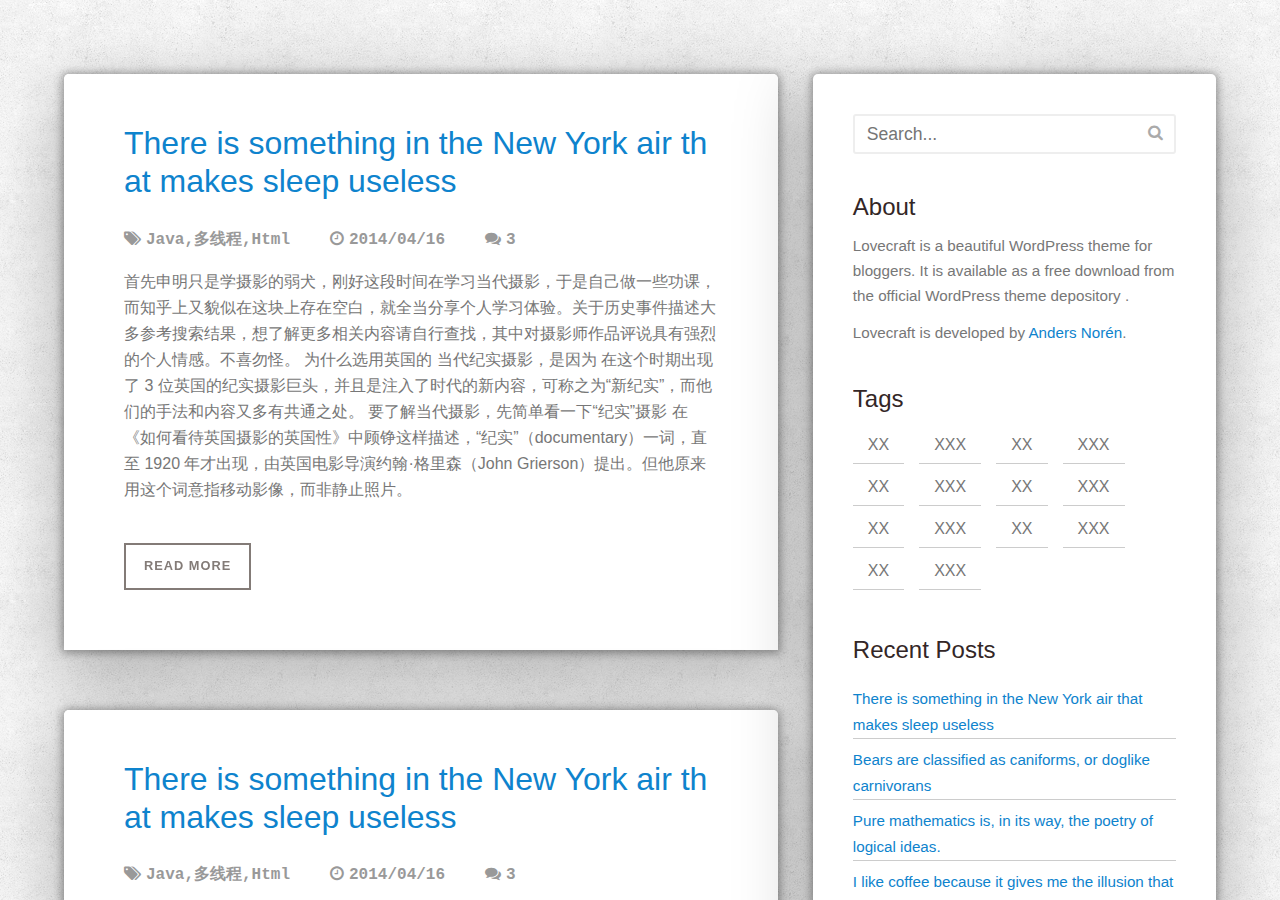
==== commit 858d985a: "2016-6-18  上午     加了loading样式" ====
--- a/index.html
+++ b/index.html
@@ -311,6 +311,7 @@
                         <div class="searchBox">
                             <form role="search" method="get" class="search-form" action="">
                                 <label>
+                                    <i class="fa fa-search"></i>
                                     <input autocomplete="off" type="search" class="search-field" placeholder="Search..."
                                            value="" name="s" title="Search for">
                                 </label>
--- a/css/main.css
+++ b/css/main.css
@@ -345,17 +345,23 @@
     position: relative;
     display: block;
 }
-
-#rightBox section .searchBox label:before {
-    display: block;
-    font-family: FontAwesome;
-    text-decoration: inherit;
-    content: "";
+#rightBox section .searchBox label i{
     position: absolute;
-    right: 15px;
-    line-height: 40px;
     z-index: 1;
-}
+    line-height: 2.3rem;
+    right: 0.8rem;
+
+}
+/*#rightBox section .searchBox label:before {*/
+    /*display: block;*/
+    /*font-family: FontAwesome;*/
+    /*text-decoration: inherit;*/
+    /*content: "";*/
+    /*position: absolute;*/
+    /*right: 15px;*/
+    /*line-height: 40px;*/
+    /*z-index: 1;*/
+/*}*/
 
 #rightBox section .searchBox label input[type="search"] {
     width: 100%;
@@ -826,4 +832,95 @@
 
 /*==================================*/
 /* 顶部加载条样式-----end */
+/*==================================*/
+
+
+
+/*==================================*/
+/* loading-----start */
+/*==================================*/
+.loadingbox{
+    width: 100%;height: 100%; position: absolute; z-index: 999;z-index:-1;opacity: 0;
+    -moz-transition: all ease-in-out 0.5s;
+    -webkit-transition: all ease-in-out 0.5s;
+    -o-transition: all ease-in-out 0.5s;
+    transition: all ease-in-out 0.5s;
+}
+.loadingbox_test{
+    opacity: 1;
+    z-index: 99;
+}
+#loading{
+    background-color: rgba(0, 0, 0, 0.69);
+    height: 100%;
+    width: 100%;
+    z-index: 1;
+    margin-top: 0px;
+    top: 0px;
+}
+#loading-center{
+    width: 100%;
+    height: 100%;
+    position: relative;
+}
+#loading-center-absolute {
+    position: absolute;
+    left: 50%;
+    top: 50%;
+    height: 20px;
+    width: 100px;
+    margin-top: -10px;
+    margin-left: -50px;
+
+}
+.object{
+    width: 20px;
+    height: 20px;
+    background-color: #FFF;
+    -moz-border-radius: 50% 50% 50% 50%;
+    -webkit-border-radius: 50% 50% 50% 50%;
+    border-radius: 50% 50% 50% 50%;
+    margin-right: 20px;
+    margin-bottom: 20px;
+    position: absolute;
+}
+#object_one{
+    -webkit-animation: object 2s linear infinite;
+    animation: object 2s linear infinite;
+}
+#object_two{
+    -webkit-animation: object 2s linear infinite -.4s;
+    animation: object 2s linear infinite -.4s;
+}
+#object_three{
+    -webkit-animation: object 2s linear infinite -.8s;
+    animation: object 2s linear infinite -.8s;
+}
+#object_four{
+    -webkit-animation: object 2s linear infinite -1.2s;
+    animation: object 2s linear infinite -1.2s;
+}
+#object_five{
+    -webkit-animation: object 2s linear infinite -1.6s;
+    animation: object 2s linear infinite -1.6s;
+}
+@-webkit-keyframes object{
+    0% { left: 100px; top:0}
+    80% { left: 0; top:0;}
+    85% { left: 0; top: -20px; width: 20px; height: 20px;}
+    90% { width: 40px; height: 15px; }
+    95% { left: 100px; top: -20px; width: 20px; height: 20px;}
+    100% { left: 100px; top:0; }
+
+}
+@keyframes object{
+    0% { left: 100px; top:0}
+    80% { left: 0; top:0;}
+    85% { left: 0; top: -20px; width: 20px; height: 20px;}
+    90% { width: 40px; height: 15px; }
+    95% { left: 100px; top: -20px; width: 20px; height: 20px;}
+    100% { left: 100px; top:0; }
+}
+/*==================================*/
+/* loading-----start */
 /*==================================*/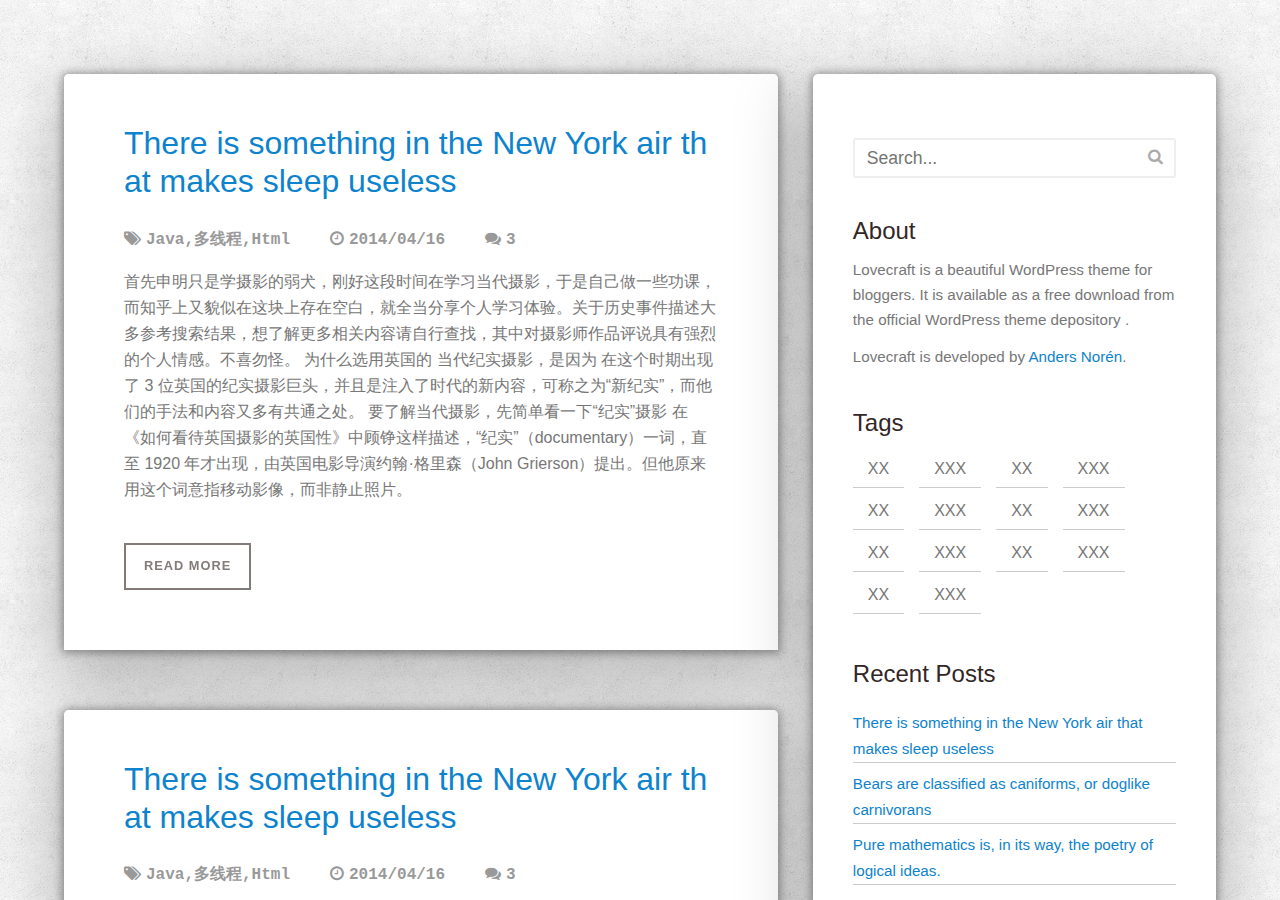
==== commit 2bc3bf07: "2016-6-18  上午     隐藏右边栏目" ====
--- a/index.html
+++ b/index.html
@@ -312,7 +312,7 @@
                             <form role="search" method="get" class="search-form" action="">
                                 <label>
                                     <i class="fa fa-search"></i>
-                                    <input autocomplete="off" type="search" class="search-field" placeholder="Search..."
+                                    <input required="required" autocomplete="off" type="search" class="search-field" placeholder="Search..."
                                            value="" name="s" title="Search for">
                                 </label>
                                 <input type="submit" class="search-submit fa fa-search" value="Search">
--- a/css/main.css
+++ b/css/main.css
@@ -89,26 +89,31 @@
     border-radius: 5px;
     box-shadow: 1px 1px 20px rgba(0, 0, 0, 0.3);
 }
+
 #loginBox nav {
     overflow: auto;
     padding: 0 1rem 1.5rem;
 }
-#loginBox nav a{
+
+#loginBox nav a {
     display: block;
     color: #777777;
     width: 100%;
-    font-weight:bold;
+    font-weight: bold;
     font-size: 1.6rem;
     line-height: 2rem;
 }
-#loginBox nav a.active{
+
+#loginBox nav a.active {
     background: #ffffff;
 }
-#loginBox .inputsBox{
+
+#loginBox .inputsBox {
     overflow: auto;
     border-bottom: 1px solid #E5E5E5;
 }
-#loginBox .inputsBox .input{
+
+#loginBox .inputsBox .input {
     display: block;
     position: relative;
     float: left;
@@ -120,7 +125,8 @@
     -moz-appearance: none;
     appearance: none;
 }
-#loginBox .inputsBox .input input{
+
+#loginBox .inputsBox .input input {
     padding: 1.2rem;
     border: 0px;
     width: 100%;
@@ -129,17 +135,20 @@
     -webkit-transition: background-color .4s;
     transition: background-color .4s;
 }
-#loginBox .inputsBox .input input:focus{
+
+#loginBox .inputsBox .input input:focus {
     background-color: #444;
     color: #FFFFFF;
 }
-#loginBox .submitBtnBox{
+
+#loginBox .submitBtnBox {
     padding: 0px 1.35rem;
     margin-top: 2rem;
     overflow: auto;
 
 }
-#loginBox .submitBtnBox .button-container{
+
+#loginBox .submitBtnBox .button-container {
     float: right;
 }
 
@@ -168,6 +177,7 @@
     -webkit-transition: .3s ease;
     transition: .3s ease;
 }
+
 #loginBox .submitBtnBox .button-container button:before {
     content: '';
     position: absolute;
@@ -183,32 +193,36 @@
     -webkit-transition: .3s ease;
     transition: .3s ease;
 }
+
 #loginBox .submitBtnBox .button-container button:hover, #loginBox .submitBtnBox .button-container button:active, #loginBox .submitBtnBox .button-container button:focus {
     border-color: rgba(33, 45, 74, 0.84);
 }
+
 #loginBox .submitBtnBox .button-container button:hover span, #loginBox .submitBtnBox .button-container button:active span, #loginBox .submitBtnBox .button-container button:focus span {
     color: rgba(33, 45, 74, 0.84);
 }
+
 #loginBox .submitBtnBox .button-container button:active span, #loginBox .submitBtnBox .button-container button:focus span, #loginBox .submitBtnBox .button-container button:hover span {
     color: #ffffff;
 }
+
 #loginBox .submitBtnBox .button-container button:active:before, #loginBox .submitBtnBox .button-container button:focus:before, #loginBox .submitBtnBox .button-container button:hover:before {
     opacity: 1;
     -webkit-transform: scale(10);
     transform: scale(10);
 }
 
-#loginBox .forgatPasswordHref{
+#loginBox .forgatPasswordHref {
     float: left;
     line-height: 4rem;
     font-size: 0.8rem;
 }
-#loginBox .forgatPasswordHref a:hover{
+
+#loginBox .forgatPasswordHref a:hover {
     text-decoration: underline;
 }
 
 /*login.css        =================end*/
-
 
 /*container start*/
 #container {
@@ -219,7 +233,12 @@
 }
 
 #leftBox, #rightBox {
+    display: block;
+    position: relative;
     min-height: 400px;
+    -webkit-transition: all 500ms;
+    -o-transition: 500ms;
+    transition: 500ms;
 }
 
 #leftBox {
@@ -291,10 +310,12 @@
     -o-transition: all 0.2s ease-in-out;
     transition: all 0.2s ease-in-out;
 }
-#leftBox .content article .article-info .readArticle{
+
+#leftBox .content article .article-info .readArticle {
     padding: 2.5em 0 0;
 }
-#leftBox .content article .article-info .readArticle a{
+
+#leftBox .content article .article-info .readArticle a {
     display: inline-block;
     padding: 15px 18px;
     margin: 0;
@@ -313,14 +334,14 @@
     transition: all 0.2s ease-in-out;
     -webkit-backface-visibility: hidden;
 }
-#leftBox .content article .article-info .readArticle a:hover{
+
+#leftBox .content article .article-info .readArticle a:hover {
     background-color: #837B77;
     color: #fff;
     text-decoration: none;
     -webkit-backface-visibility: hidden;
 }
 
-
 /*#leftBox .content article .article-meta span a:hover {*/
 /*color: #13C4A5;*/
 /*text-decoration: none;*/
@@ -332,7 +353,7 @@
 }
 
 #rightBox section {
-    padding: 40px 40px 60px;
+    padding: 4rem 2.5rem 3.75rem;
     background-color: #fff;
 }
 
@@ -345,22 +366,24 @@
     position: relative;
     display: block;
 }
-#rightBox section .searchBox label i{
+
+#rightBox section .searchBox label i {
     position: absolute;
     z-index: 1;
     line-height: 2.3rem;
     right: 0.8rem;
 
 }
+
 /*#rightBox section .searchBox label:before {*/
-    /*display: block;*/
-    /*font-family: FontAwesome;*/
-    /*text-decoration: inherit;*/
-    /*content: "";*/
-    /*position: absolute;*/
-    /*right: 15px;*/
-    /*line-height: 40px;*/
-    /*z-index: 1;*/
+/*display: block;*/
+/*font-family: FontAwesome;*/
+/*text-decoration: inherit;*/
+/*content: "";*/
+/*position: absolute;*/
+/*right: 15px;*/
+/*line-height: 40px;*/
+/*z-index: 1;*/
 /*}*/
 
 #rightBox section .searchBox label input[type="search"] {
@@ -416,6 +439,46 @@
 #rightBox section .about-website-box .about-website-info p {
     margin: 0 0 13px;
     font-size: 0.95rem;
+}
+
+#rightBox .hideRigthBox {
+    position: absolute;
+    width: 100%;
+}
+
+.showBoxbefor {
+    -webkit-transform: translateX(100%);
+    -ms-transform: scale(0.2);
+    -o-transform: scale(0.2);
+    transform: scale(0.2);
+    opacity: 0;
+    -webkit-transition: all 500ms;
+    -o-transition: 500ms;
+    transition: 500ms;
+}
+
+.showBoxing {
+    -webkit-transform: translateX(0);
+    -ms-transform: scale(1);
+    -o-transform: scale(1);
+    transform: scale(1);
+    opacity: 1;
+}
+
+#rightBox .hideRigthBox .hidelink {
+    display: block;
+    background: rgba(142, 140, 138, 0.53);
+    line-height: 3rem;
+    text-align: center;
+    color: #FFF;
+    cursor: pointer;
+    -webkit-transition: all ease-in-out .3s;
+    -o-transition: all ease-in-out .3s;
+    transition: all ease-in-out .3s;
+}
+
+#rightBox .hideRigthBox .hidelink:hover {
+    background: rgba(92, 95, 93, 1);
 }
 
 /** =======================
@@ -662,9 +725,11 @@
     body {
         font-size: 55.5%;
     }
+
     #loginBox {
         width: 70%;
     }
+
     #container {
         width: 95%;
     }
@@ -691,38 +756,44 @@
         margin-top: 0px;
         width: 90%;
     }
+
     #loginBox {
         width: 90%;
     }
+
     #loginBox nav a {
         font-size: .75rem;
     }
+
     #loginBox .inputsBox .input input {
         padding: .7rem;
         font-size: 0.7rem;
     }
-    #loginBox .submitBtnBox{
+
+    #loginBox .submitBtnBox {
         padding: 0 0.7rem;
         margin-top: 1rem;
     }
-    #loginBox .forgatPasswordHref{
+
+    #loginBox .forgatPasswordHref {
         font-size: 0.7rem;
     }
-    #loginBox .submitBtnBox .button-container button{
+
+    #loginBox .submitBtnBox .button-container button {
         background: rgba(33, 45, 74, 1);
         width: 8rem;
         border: 0px;
         padding: 1rem 0;
         font-size: 1rem;
     }
-    #loginBox .submitBtnBox .button-container button span{
+
+    #loginBox .submitBtnBox .button-container button span {
         color: #FFFFFF;
     }
 
-    #loginBox .forgatPasswordHref{
+    #loginBox .forgatPasswordHref {
         line-height: 3rem;
     }
-
 
     #leftBox {
         width: 100%;
@@ -731,15 +802,19 @@
     #leftBox .content article .article-meta span {
         width: 100%;
     }
-    #leftBox .content article .article-info .readArticle a:hover{
+
+    #leftBox .content article .article-info .readArticle a:hover {
         transition: none;
     }
+
     #leftBox .content article .article-meta {
         padding: 5px 0 10px;
     }
-    #leftBox .content article .article-info .readArticle{
+
+    #leftBox .content article .article-info .readArticle {
         padding: 2.2em 0 0;
     }
+
     #rightBox {
         display: none;
     }
@@ -752,7 +827,6 @@
         visibility: visible !important;
     }
 }
-
 
 /*==================================*/
 /* 顶部加载条样式-----start */
@@ -822,35 +896,49 @@
 }
 
 @-webkit-keyframes nprogress-spinner {
-    0%   { -webkit-transform: rotate(0deg); }
-    100% { -webkit-transform: rotate(360deg); }
-}
+    0% {
+        -webkit-transform: rotate(0deg);
+    }
+    100% {
+        -webkit-transform: rotate(360deg);
+    }
+}
+
 @keyframes nprogress-spinner {
-    0%   { transform: rotate(0deg); }
-    100% { transform: rotate(360deg); }
+    0% {
+        transform: rotate(0deg);
+    }
+    100% {
+        transform: rotate(360deg);
+    }
 }
 
 /*==================================*/
 /* 顶部加载条样式-----end */
 /*==================================*/
 
-
-
 /*==================================*/
 /* loading-----start */
 /*==================================*/
-.loadingbox{
-    width: 100%;height: 100%; position: absolute; z-index: 999;z-index:-1;opacity: 0;
+.loadingbox {
+    width: 100%;
+    height: 100%;
+    position: absolute;
+    z-index: 999;
+    z-index: -1;
+    opacity: 0;
     -moz-transition: all ease-in-out 0.5s;
     -webkit-transition: all ease-in-out 0.5s;
     -o-transition: all ease-in-out 0.5s;
     transition: all ease-in-out 0.5s;
 }
-.loadingbox_test{
+
+.loadingbox_test {
     opacity: 1;
     z-index: 99;
 }
-#loading{
+
+#loading {
     background-color: rgba(0, 0, 0, 0.69);
     height: 100%;
     width: 100%;
@@ -858,11 +946,13 @@
     margin-top: 0px;
     top: 0px;
 }
-#loading-center{
+
+#loading-center {
     width: 100%;
     height: 100%;
     position: relative;
 }
+
 #loading-center-absolute {
     position: absolute;
     left: 50%;
@@ -873,7 +963,8 @@
     margin-left: -50px;
 
 }
-.object{
+
+.object {
     width: 20px;
     height: 20px;
     background-color: #FFF;
@@ -884,43 +975,95 @@
     margin-bottom: 20px;
     position: absolute;
 }
-#object_one{
+
+#object_one {
     -webkit-animation: object 2s linear infinite;
     animation: object 2s linear infinite;
 }
-#object_two{
+
+#object_two {
     -webkit-animation: object 2s linear infinite -.4s;
     animation: object 2s linear infinite -.4s;
 }
-#object_three{
+
+#object_three {
     -webkit-animation: object 2s linear infinite -.8s;
     animation: object 2s linear infinite -.8s;
 }
-#object_four{
+
+#object_four {
     -webkit-animation: object 2s linear infinite -1.2s;
     animation: object 2s linear infinite -1.2s;
 }
-#object_five{
+
+#object_five {
     -webkit-animation: object 2s linear infinite -1.6s;
     animation: object 2s linear infinite -1.6s;
 }
-@-webkit-keyframes object{
-    0% { left: 100px; top:0}
-    80% { left: 0; top:0;}
-    85% { left: 0; top: -20px; width: 20px; height: 20px;}
-    90% { width: 40px; height: 15px; }
-    95% { left: 100px; top: -20px; width: 20px; height: 20px;}
-    100% { left: 100px; top:0; }
-
-}
-@keyframes object{
-    0% { left: 100px; top:0}
-    80% { left: 0; top:0;}
-    85% { left: 0; top: -20px; width: 20px; height: 20px;}
-    90% { width: 40px; height: 15px; }
-    95% { left: 100px; top: -20px; width: 20px; height: 20px;}
-    100% { left: 100px; top:0; }
-}
+
+@-webkit-keyframes object {
+    0% {
+        left: 100px;
+        top: 0
+    }
+    80% {
+        left: 0;
+        top: 0;
+    }
+    85% {
+        left: 0;
+        top: -20px;
+        width: 20px;
+        height: 20px;
+    }
+    90% {
+        width: 40px;
+        height: 15px;
+    }
+    95% {
+        left: 100px;
+        top: -20px;
+        width: 20px;
+        height: 20px;
+    }
+    100% {
+        left: 100px;
+        top: 0;
+    }
+
+}
+
+@keyframes object {
+    0% {
+        left: 100px;
+        top: 0
+    }
+    80% {
+        left: 0;
+        top: 0;
+    }
+    85% {
+        left: 0;
+        top: -20px;
+        width: 20px;
+        height: 20px;
+    }
+    90% {
+        width: 40px;
+        height: 15px;
+    }
+    95% {
+        left: 100px;
+        top: -20px;
+        width: 20px;
+        height: 20px;
+    }
+    100% {
+        left: 100px;
+        top: 0;
+    }
+}
+
 /*==================================*/
 /* loading-----start */
 /*==================================*/